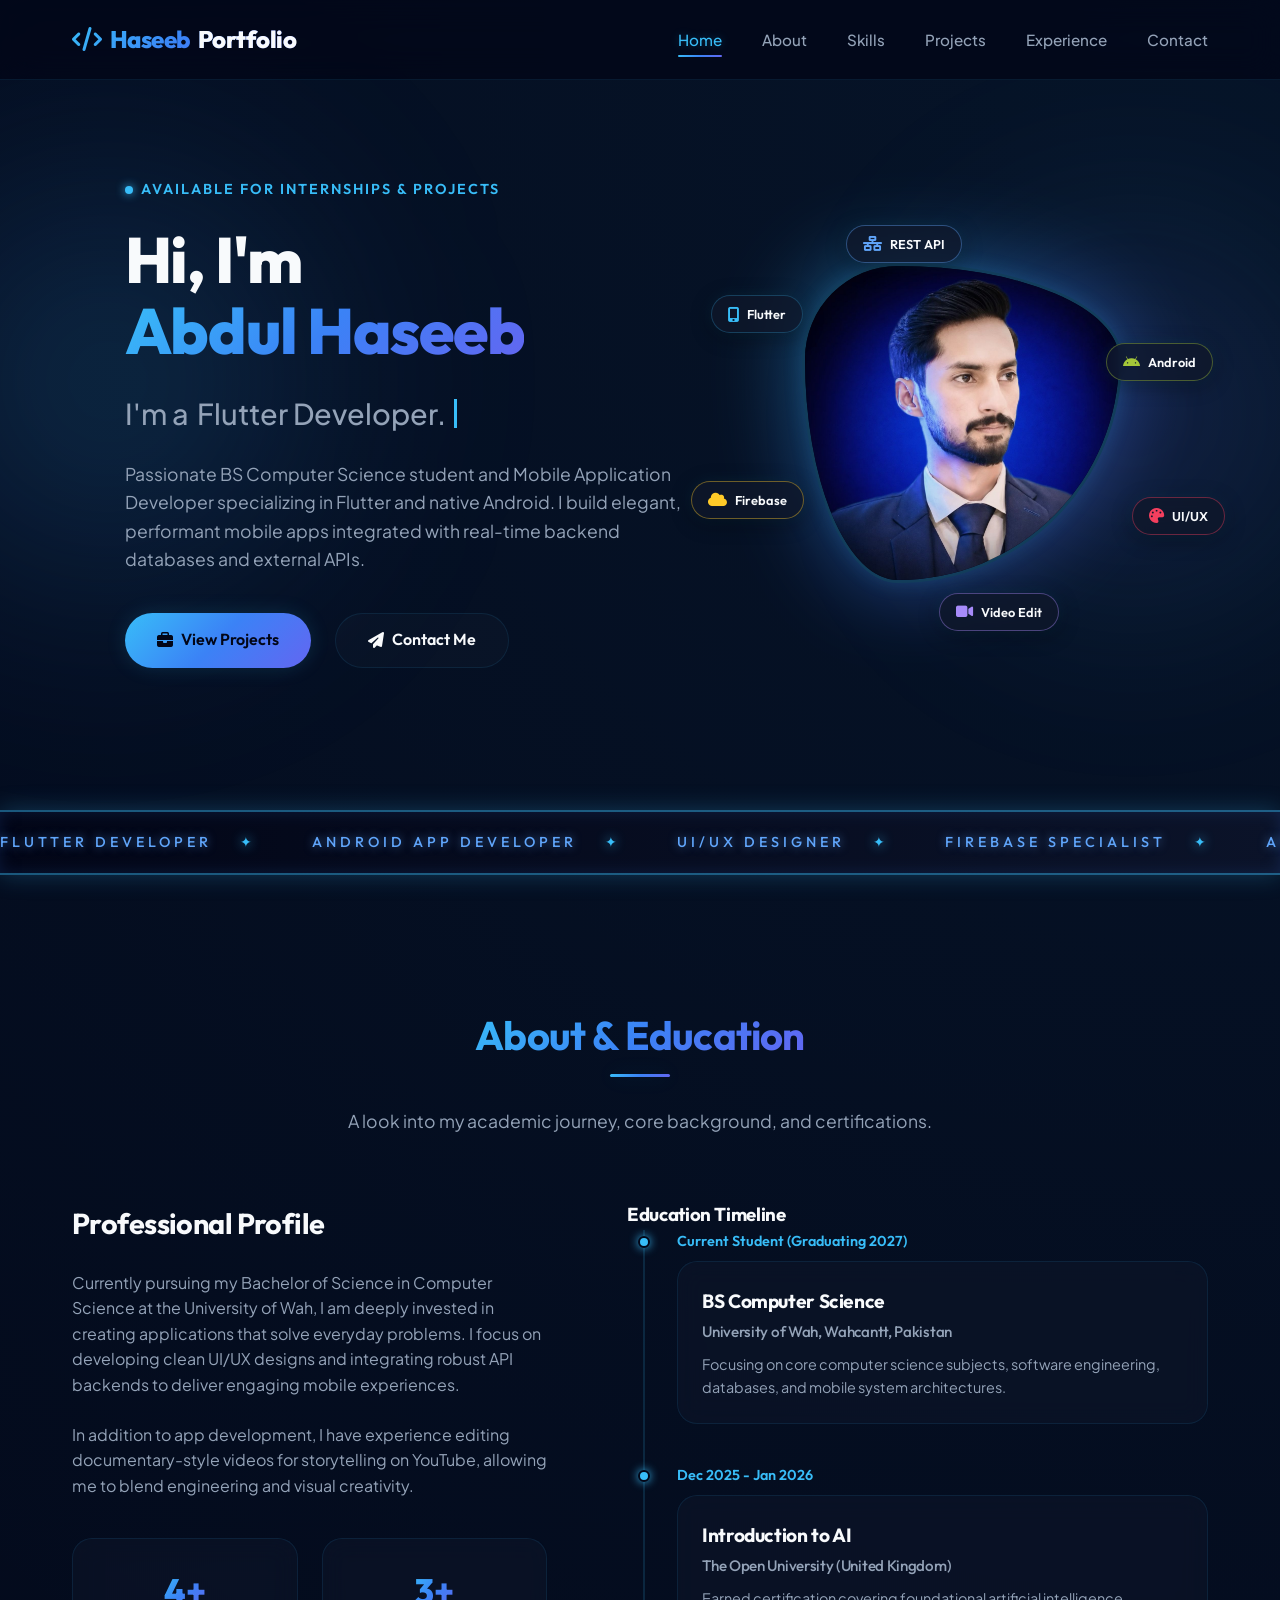
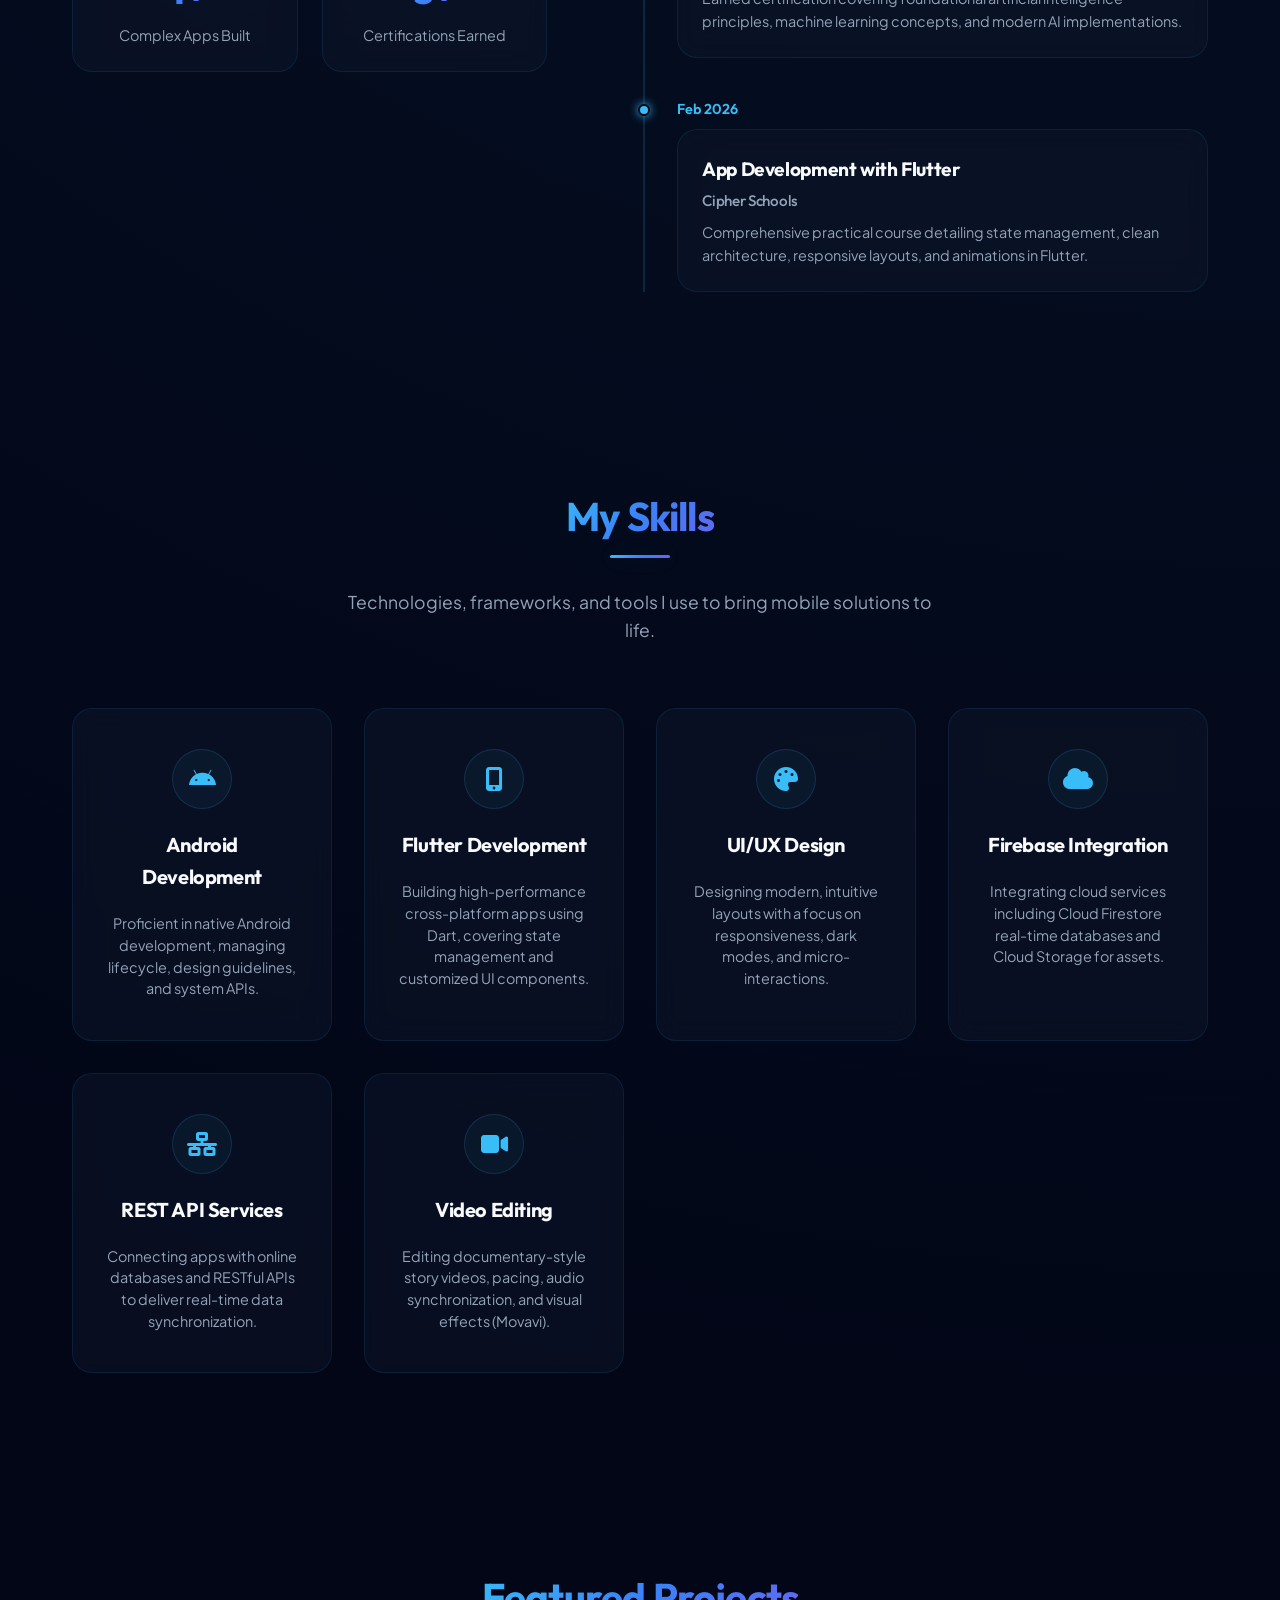
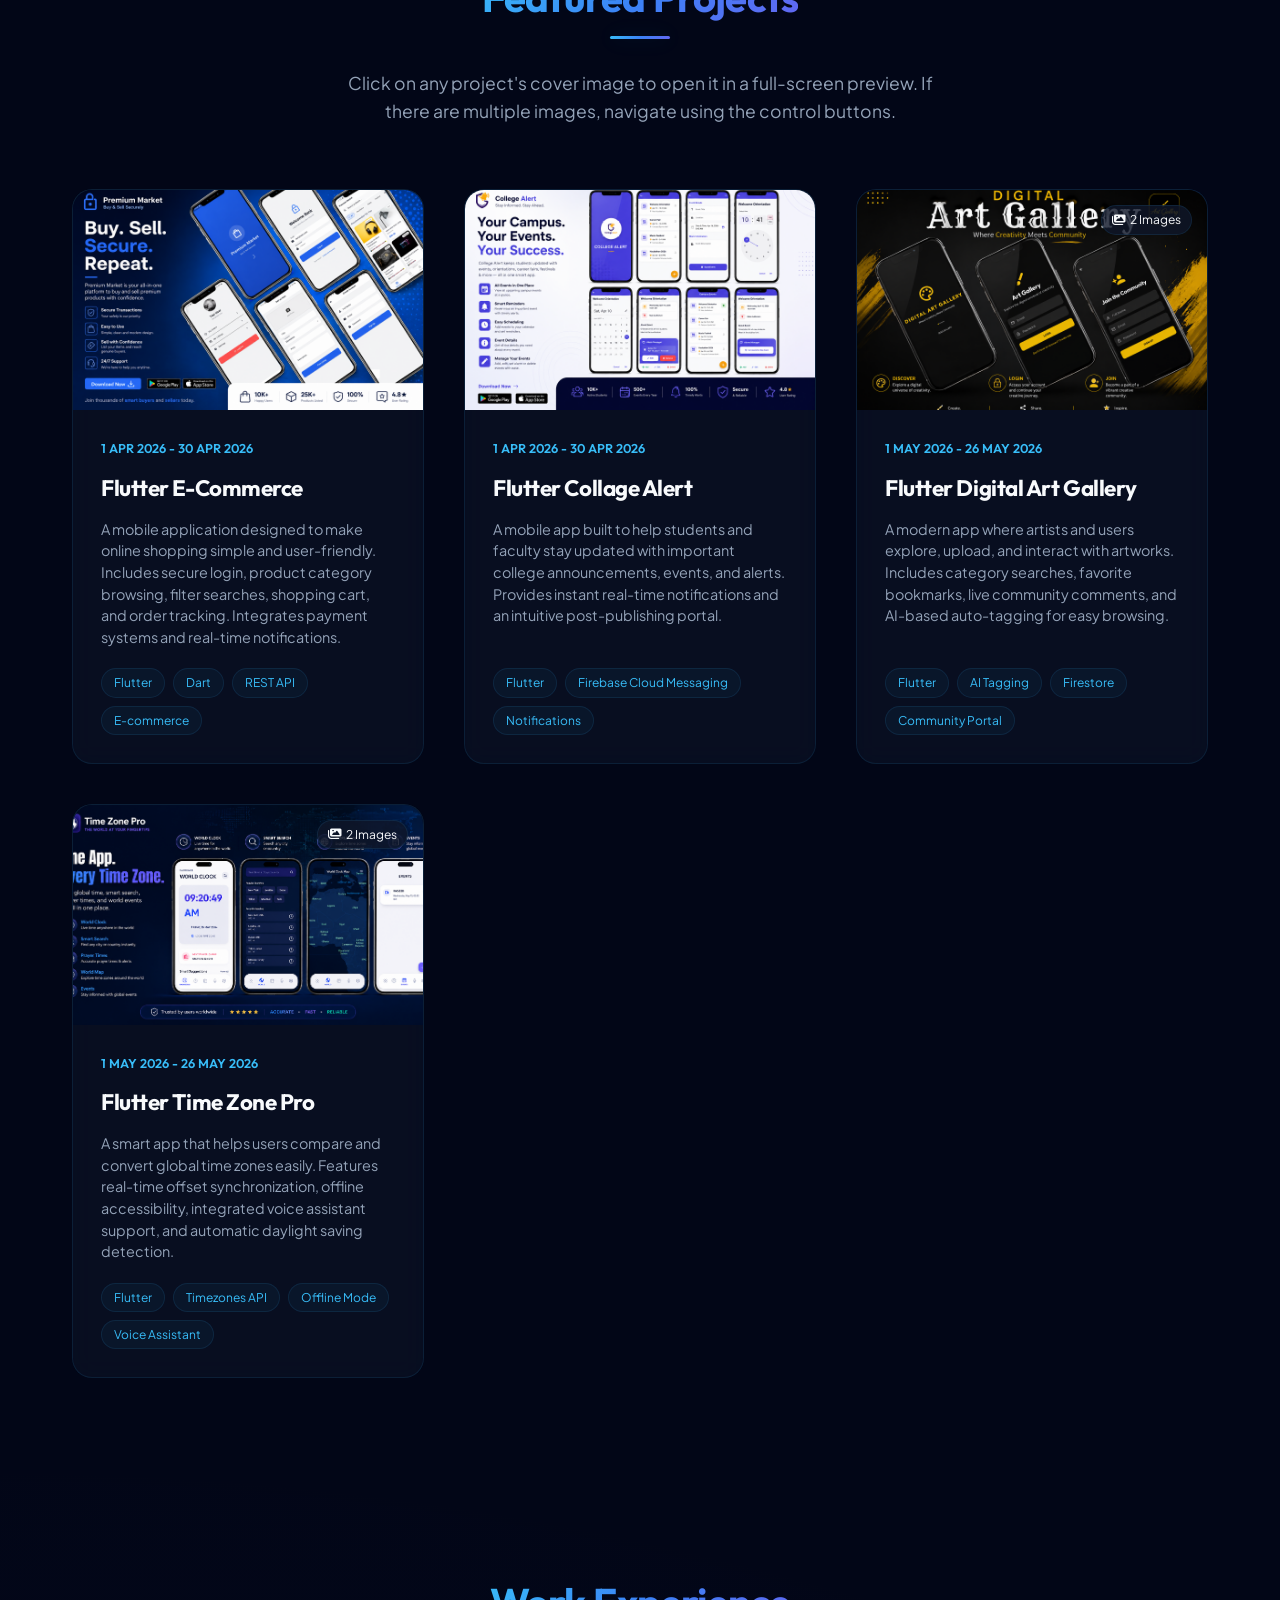
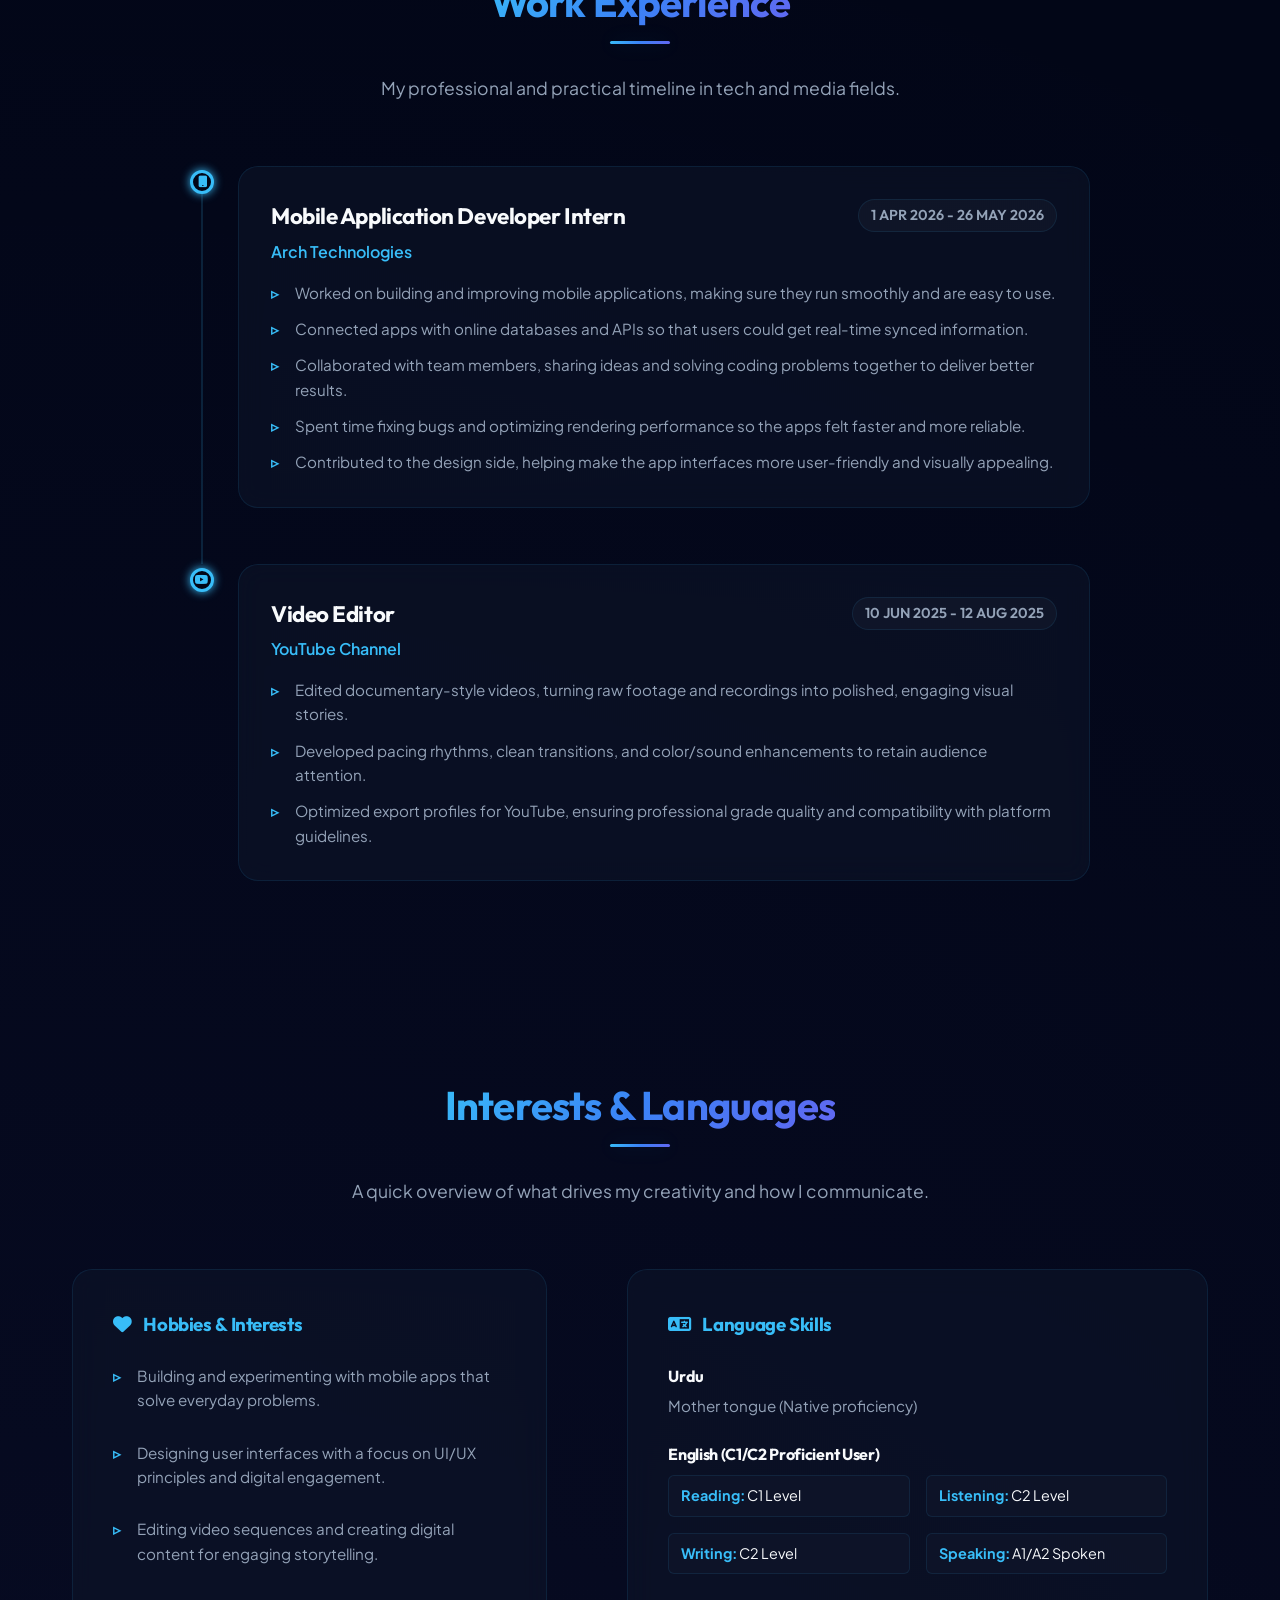
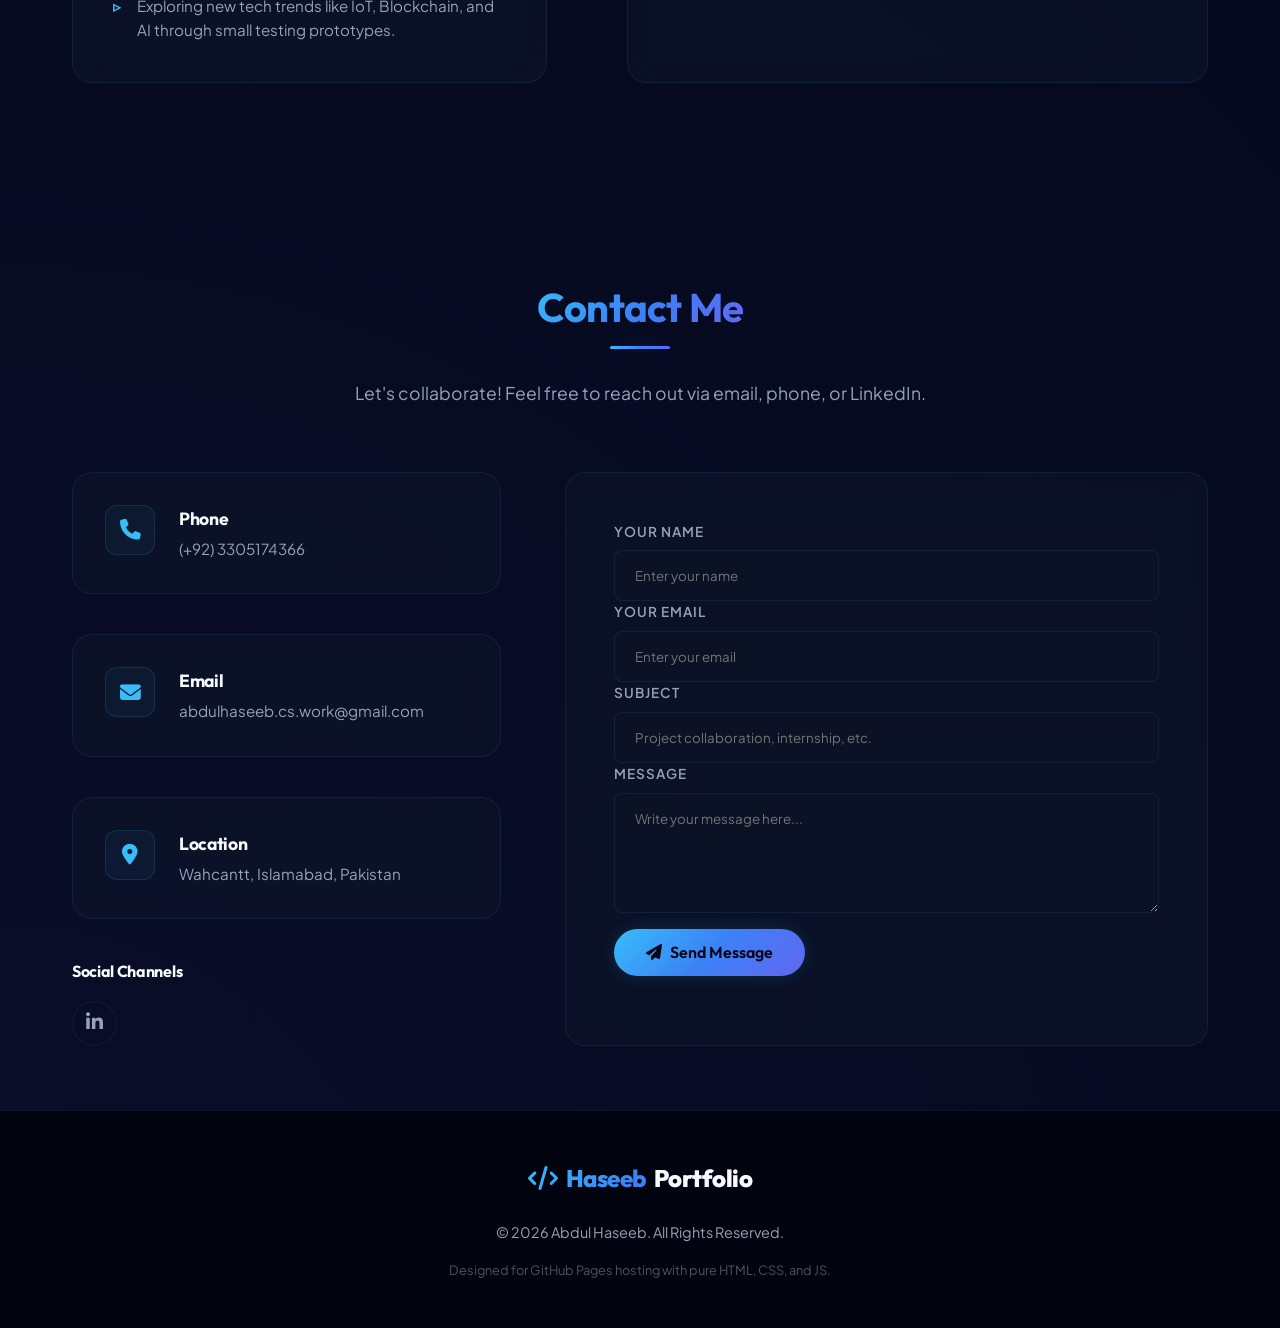
==== index.html @ ec2aec98 "Add files via upload" ====
<!DOCTYPE html>
<html lang="en">
<head>
  <meta charset="UTF-8">
  <meta name="viewport" content="width=device-width, initial-scale=1.0">
  <title>Abdul Haseeb | Mobile Application & Flutter Developer Portfolio</title>
  
  <!-- SEO Meta Tags -->
  <meta name="description" content="Portfolio of Abdul Haseeb, a professional Mobile Application and Flutter Developer with experience in Android development, UI/UX design, and API integration.">
  <meta name="keywords" content="Abdul Haseeb, Flutter, Android Developer, Mobile Apps, Portfolio, CV, Wahcantt, Pakistan, Web Developer">
  <meta name="author" content="Abdul Haseeb">
  
  <!-- Icons -->
  <link rel="stylesheet" href="https://cdnjs.cloudflare.com/ajax/libs/font-awesome/6.4.0/css/all.min.css">
  
  <!-- Link Stylesheet -->
  <link rel="stylesheet" href="style.css">
</head>
<body>

  <!-- ==========================================================================
       HEADER & NAVIGATION
       ========================================================================== -->
  <header class="header" id="header">
    <div class="container nav-container">
      <a href="#home" class="logo">
        <i class="fa-solid fa-code"></i> Haseeb<span>Portfolio</span>
      </a>
      
      <nav class="nav-menu">
        <ul class="nav-links">
          <li class="nav-item active"><a href="#home">Home</a></li>
          <li class="nav-item"><a href="#about">About</a></li>
          <li class="nav-item"><a href="#skills">Skills</a></li>
          <li class="nav-item"><a href="#projects">Projects</a></li>
          <li class="nav-item"><a href="#experience">Experience</a></li>
          <li class="nav-item"><a href="#contact">Contact</a></li>
        </ul>
      </nav>
      
      <button class="hamburger" id="hamburger" aria-label="Toggle Menu">
        <span></span>
        <span></span>
        <span></span>
      </button>
    </div>
  </header>

  <!-- ==========================================================================
       HERO SECTION
       ========================================================================== -->
  <section class="hero" id="home">
    <!-- Ambient Background Glows -->
    <div class="hero-glow-1"></div>
    <div class="hero-glow-2"></div>

    <div class="container hero-grid">
      <div class="hero-content">
        <div class="hero-tag">Available for Internships & Projects</div>
        <h1>Hi, I'm <br><span class="hero-name">Abdul Haseeb</span></h1>
        <div class="hero-title">
          I'm a <span id="typing-text"></span><span class="typing-cursor"></span>
        </div>
        <p class="hero-desc">
          Passionate BS Computer Science student and Mobile Application Developer specializing in Flutter and native Android. I build elegant, performant mobile apps integrated with real-time backend databases and external APIs.
        </p>
        <div class="hero-buttons">
          <a href="#projects" class="btn btn-primary">
            <i class="fa-solid fa-briefcase"></i> View Projects
          </a>
          <a href="#contact" class="btn btn-secondary">
            <i class="fa-solid fa-paper-plane"></i> Contact Me
          </a>
        </div>
      </div>
      
      <div class="hero-image-wrapper">
        <div class="avatar-glow"></div>
        <div class="avatar-frame">
          <img src="haseebimg.jpeg" alt="Abdul Haseeb Profile Photo">
        </div>
        
        <!-- Floating Skills Icons around DP -->
        <div class="floating-icon icon-flutter">
          <i class="fa-solid fa-mobile-screen-button" style="color: #38bdf8;"></i> <span>Flutter</span>
        </div>
        <div class="floating-icon icon-android">
          <i class="fa-brands fa-android" style="color: #a4c639;"></i> <span>Android</span>
        </div>
        <div class="floating-icon icon-firebase">
          <i class="fa-solid fa-cloud" style="color: #ffca28;"></i> <span>Firebase</span>
        </div>
        <div class="floating-icon icon-ux">
          <i class="fa-solid fa-palette" style="color: #f43f5e;"></i> <span>UI/UX</span>
        </div>
        <div class="floating-icon icon-api">
          <i class="fa-solid fa-network-wired" style="color: #60a5fa;"></i> <span>REST API</span>
        </div>
        <div class="floating-icon icon-video">
          <i class="fa-solid fa-video" style="color: #a78bfa;"></i> <span>Video Edit</span>
        </div>
      </div>
    </div>
  </section>

  <!-- ==========================================================================
       PROMOTIONAL SEAMLESS SCROLLING BANNER
       ========================================================================== -->
  <div class="promo-banner">
    <div class="promo-banner-inner">
      <div class="promo-banner-text">
        <span>Flutter Developer</span>
        <span>Android App Developer</span>
        <span>UI/UX Designer</span>
        <span>Firebase Specialist</span>
        <span>API Integrations</span>
        <span>Video Editor</span>
      </div>
      <div class="promo-banner-text">
        <span>Flutter Developer</span>
        <span>Android App Developer</span>
        <span>UI/UX Designer</span>
        <span>Firebase Specialist</span>
        <span>API Integrations</span>
        <span>Video Editor</span>
      </div>
    </div>
  </div>

  <!-- ==========================================================================
       ABOUT & EDUCATION SECTION
       ========================================================================== -->
  <section class="about" id="about">
    <div class="container">
      <div class="section-header">
        <h2>About & Education</h2>
        <p>A look into my academic journey, core background, and certifications.</p>
      </div>
      
      <div class="about-grid">
        <div class="about-info">
          <h3>Professional Profile</h3>
          <p>
            Currently pursuing my Bachelor of Science in Computer Science at the University of Wah, I am deeply invested in creating applications that solve everyday problems. I focus on developing clean UI/UX designs and integrating robust API backends to deliver engaging mobile experiences.
          </p>
          <p>
            In addition to app development, I have experience editing documentary-style videos for storytelling on YouTube, allowing me to blend engineering and visual creativity.
          </p>
          
          <div class="about-stats">
            <div class="glass-card stat-item">
              <span class="stat-num">4+</span>
              <p class="stat-label">Complex Apps Built</p>
            </div>
            <div class="glass-card stat-item">
              <span class="stat-num">3+</span>
              <p class="stat-label">Certifications Earned</p>
            </div>
          </div>
        </div>
        
        <div>
          <h3>Education Timeline</h3>
          <div class="timeline">
            <div class="timeline-item">
              <div class="timeline-dot"></div>
              <div class="timeline-date">Current Student (Graduating 2027)</div>
              <div class="glass-card timeline-card">
                <h4>BS Computer Science</h4>
                <h5>University of Wah, Wahcantt, Pakistan</h5>
                <p style="color: var(--text-muted); font-size: 0.9rem; margin-top: 0.5rem;">Focusing on core computer science subjects, software engineering, databases, and mobile system architectures.</p>
              </div>
            </div>
            
            <div class="timeline-item">
              <div class="timeline-dot"></div>
              <div class="timeline-date">Dec 2025 - Jan 2026</div>
              <div class="glass-card timeline-card">
                <h4>Introduction to AI</h4>
                <h5>The Open University (United Kingdom)</h5>
                <p style="color: var(--text-muted); font-size: 0.9rem; margin-top: 0.5rem;">Earned certification covering foundational artificial intelligence principles, machine learning concepts, and modern AI implementations.</p>
              </div>
            </div>
            
            <div class="timeline-item">
              <div class="timeline-dot"></div>
              <div class="timeline-date">Feb 2026</div>
              <div class="glass-card timeline-card">
                <h4>App Development with Flutter</h4>
                <h5>Cipher Schools</h5>
                <p style="color: var(--text-muted); font-size: 0.9rem; margin-top: 0.5rem;">Comprehensive practical course detailing state management, clean architecture, responsive layouts, and animations in Flutter.</p>
              </div>
            </div>
          </div>
        </div>
      </div>
    </div>
  </section>

  <!-- ==========================================================================
       SKILLS SECTION
       ========================================================================== -->
  <section class="skills" id="skills">
    <div class="container">
      <div class="section-header">
        <h2>My Skills</h2>
        <p>Technologies, frameworks, and tools I use to bring mobile solutions to life.</p>
      </div>
      
      <div class="skills-grid">
        <div class="glass-card skill-card">
          <div class="skill-icon">
            <i class="fa-brands fa-android"></i>
          </div>
          <h3>Android Development</h3>
          <p>Proficient in native Android development, managing lifecycle, design guidelines, and system APIs.</p>
        </div>
        
        <div class="glass-card skill-card">
          <div class="skill-icon">
            <i class="fa-solid fa-mobile-screen-button"></i>
          </div>
          <h3>Flutter Development</h3>
          <p>Building high-performance cross-platform apps using Dart, covering state management and customized UI components.</p>
        </div>
        
        <div class="glass-card skill-card">
          <div class="skill-icon">
            <i class="fa-solid fa-palette"></i>
          </div>
          <h3>UI/UX Design</h3>
          <p>Designing modern, intuitive layouts with a focus on responsiveness, dark modes, and micro-interactions.</p>
        </div>
        
        <div class="glass-card skill-card">
          <div class="skill-icon">
            <i class="fa-solid fa-cloud"></i>
          </div>
          <h3>Firebase Integration</h3>
          <p>Integrating cloud services including Cloud Firestore real-time databases and Cloud Storage for assets.</p>
        </div>
        
        <div class="glass-card skill-card">
          <div class="skill-icon">
            <i class="fa-solid fa-network-wired"></i>
          </div>
          <h3>REST API Services</h3>
          <p>Connecting apps with online databases and RESTful APIs to deliver real-time data synchronization.</p>
        </div>
        
        <div class="glass-card skill-card">
          <div class="skill-icon">
            <i class="fa-solid fa-video"></i>
          </div>
          <h3>Video Editing</h3>
          <p>Editing documentary-style story videos, pacing, audio synchronization, and visual effects (Movavi).</p>
        </div>
      </div>
    </div>
  </section>

  <!-- ==========================================================================
       PROJECTS SECTION (WITH INTERACTIVE LIGHTBOX PREVIEW)
       ========================================================================== -->
  <section class="projects" id="projects">
    <div class="container">
      <div class="section-header">
        <h2>Featured Projects</h2>
        <p>Click on any project's cover image to open it in a full-screen preview. If there are multiple images, navigate using the control buttons.</p>
      </div>
      
      <div class="projects-grid">
        <!-- Project 1: Flutter E-Commerce -->
        <div class="glass-card project-card">
          <div class="project-img-wrapper">
            <img src="e%20commerce.png" alt="Flutter E-Commerce App Interface">
            <div class="project-overlay" data-images="e%20commerce.png" data-title="Flutter E-Commerce App">
              <button class="project-zoom-btn" aria-label="Open Fullscreen Preview">
                <i class="fa-solid fa-expand"></i>
              </button>
              <span class="project-overlay-text">CLICK TO ZOOM</span>
            </div>
          </div>
          <div class="project-info">
            <span class="project-date">1 APR 2026 - 30 APR 2026</span>
            <h3>Flutter E-Commerce</h3>
            <p>A mobile application designed to make online shopping simple and user-friendly. Includes secure login, product category browsing, filter searches, shopping cart, and order tracking. Integrates payment systems and real-time notifications.</p>
            <div class="project-tags">
              <span>Flutter</span>
              <span>Dart</span>
              <span>REST API</span>
              <span>E-commerce</span>
            </div>
          </div>
        </div>

        <!-- Project 2: Flutter Collage Alert -->
        <div class="glass-card project-card">
          <div class="project-img-wrapper">
            <img src="collage%20alert.png" alt="Flutter Collage Alert Interface">
            <div class="project-overlay" data-images="collage%20alert.png" data-title="Flutter Collage Alert App">
              <button class="project-zoom-btn" aria-label="Open Fullscreen Preview">
                <i class="fa-solid fa-expand"></i>
              </button>
              <span class="project-overlay-text">CLICK TO ZOOM</span>
            </div>
          </div>
          <div class="project-info">
            <span class="project-date">1 APR 2026 - 30 APR 2026</span>
            <h3>Flutter Collage Alert</h3>
            <p>A mobile app built to help students and faculty stay updated with important college announcements, events, and alerts. Provides instant real-time notifications and an intuitive post-publishing portal.</p>
            <div class="project-tags">
              <span>Flutter</span>
              <span>Firebase Cloud Messaging</span>
              <span>Notifications</span>
            </div>
          </div>
        </div>

        <!-- Project 3: Flutter Digital Art Gallery -->
        <div class="glass-card project-card">
          <div class="project-img-wrapper">
            <div class="project-image-counter">
              <i class="fa-solid fa-images"></i> 2 Images
            </div>
            <img src="art%20gallery.png" alt="Flutter Digital Art Gallery Interface - Home Screen">
            <div class="project-overlay" data-images="art%20gallery.png,art%20gallery2.png" data-title="Flutter Digital Art Gallery App">
              <button class="project-zoom-btn" aria-label="Open Fullscreen Preview">
                <i class="fa-solid fa-expand"></i>
              </button>
              <span class="project-overlay-text">CLICK TO ZOOM (2 IMAGES)</span>
            </div>
          </div>
          <div class="project-info">
            <span class="project-date">1 MAY 2026 - 26 MAY 2026</span>
            <h3>Flutter Digital Art Gallery</h3>
            <p>A modern app where artists and users explore, upload, and interact with artworks. Includes category searches, favorite bookmarks, live community comments, and AI-based auto-tagging for easy browsing.</p>
            <div class="project-tags">
              <span>Flutter</span>
              <span>AI Tagging</span>
              <span>Firestore</span>
              <span>Community Portal</span>
            </div>
          </div>
        </div>

        <!-- Project 4: Flutter Time Zone Pro -->
        <div class="glass-card project-card">
          <div class="project-img-wrapper">
            <div class="project-image-counter">
              <i class="fa-solid fa-images"></i> 2 Images
            </div>
            <img src="time%20zone.png" alt="Flutter Time Zone Pro Interface - Converter Screen">
            <div class="project-overlay" data-images="time%20zone.png,time%20zone%202.png" data-title="Flutter Time Zone Pro App">
              <button class="project-zoom-btn" aria-label="Open Fullscreen Preview">
                <i class="fa-solid fa-expand"></i>
              </button>
              <span class="project-overlay-text">CLICK TO ZOOM (2 IMAGES)</span>
            </div>
          </div>
          <div class="project-info">
            <span class="project-date">1 MAY 2026 - 26 MAY 2026</span>
            <h3>Flutter Time Zone Pro</h3>
            <p>A smart app that helps users compare and convert global time zones easily. Features real-time offset synchronization, offline accessibility, integrated voice assistant support, and automatic daylight saving detection.</p>
            <div class="project-tags">
              <span>Flutter</span>
              <span>Timezones API</span>
              <span>Offline Mode</span>
              <span>Voice Assistant</span>
            </div>
          </div>
        </div>
      </div>
    </div>
  </section>

  <!-- ==========================================================================
       WORK EXPERIENCE SECTION
       ========================================================================== -->
  <section class="experience" id="experience">
    <div class="container">
      <div class="section-header">
        <h2>Work Experience</h2>
        <p>My professional and practical timeline in tech and media fields.</p>
      </div>
      
      <div class="experience-timeline">
        <!-- Job 1 -->
        <div class="exp-item">
          <div class="exp-dot"><i class="fa-solid fa-mobile-button" style="font-size: 0.75rem; color: var(--primary);"></i></div>
          <div class="glass-card exp-content">
            <div class="exp-header">
              <div>
                <h3>Mobile Application Developer Intern</h3>
                <div class="exp-company">Arch Technologies</div>
              </div>
              <div class="exp-date">1 APR 2026 - 26 MAY 2026</div>
            </div>
            <ul class="exp-details">
              <li>Worked on building and improving mobile applications, making sure they run smoothly and are easy to use.</li>
              <li>Connected apps with online databases and APIs so that users could get real-time synced information.</li>
              <li>Collaborated with team members, sharing ideas and solving coding problems together to deliver better results.</li>
              <li>Spent time fixing bugs and optimizing rendering performance so the apps felt faster and more reliable.</li>
              <li>Contributed to the design side, helping make the app interfaces more user-friendly and visually appealing.</li>
            </ul>
          </div>
        </div>

        <!-- Job 2 -->
        <div class="exp-item">
          <div class="exp-dot"><i class="fa-brands fa-youtube" style="font-size: 0.75rem; color: var(--primary);"></i></div>
          <div class="glass-card exp-content">
            <div class="exp-header">
              <div>
                <h3>Video Editor</h3>
                <div class="exp-company">YouTube Channel</div>
              </div>
              <div class="exp-date">10 JUN 2025 - 12 AUG 2025</div>
            </div>
            <ul class="exp-details">
              <li>Edited documentary-style videos, turning raw footage and recordings into polished, engaging visual stories.</li>
              <li>Developed pacing rhythms, clean transitions, and color/sound enhancements to retain audience attention.</li>
              <li>Optimized export profiles for YouTube, ensuring professional grade quality and compatibility with platform guidelines.</li>
            </ul>
          </div>
        </div>
      </div>
    </div>
  </section>

  <!-- ==========================================================================
       HOBBIES & ADDITIONAL DETAILS SECTION
       ========================================================================== -->
  <section class="additional-info" id="additional">
    <div class="container">
      <div class="section-header">
        <h2>Interests & Languages</h2>
        <p>A quick overview of what drives my creativity and how I communicate.</p>
      </div>
      
      <div class="about-grid">
        <div class="glass-card" style="padding: 2.5rem;">
          <h3 style="margin-bottom: 1.5rem; color: var(--primary);"><i class="fa-solid fa-heart" style="margin-right: 0.5rem;"></i> Hobbies & Interests</h3>
          <ul class="exp-details" style="display: flex; flex-direction: column; gap: 1rem;">
            <li>Building and experimenting with mobile apps that solve everyday problems.</li>
            <li>Designing user interfaces with a focus on UI/UX principles and digital engagement.</li>
            <li>Editing video sequences and creating digital content for engaging storytelling.</li>
            <li>Exploring new tech trends like IoT, Blockchain, and AI through small testing prototypes.</li>
          </ul>
        </div>
        
        <div class="glass-card" style="padding: 2.5rem;">
          <h3 style="margin-bottom: 1.5rem; color: var(--primary);"><i class="fa-solid fa-language" style="margin-right: 0.5rem;"></i> Language Skills</h3>
          <div style="display: flex; flex-direction: column; gap: 1.5rem;">
            <div>
              <h4 style="margin-bottom: 0.25rem;">Urdu</h4>
              <p style="color: var(--text-muted); font-size: 0.95rem;">Mother tongue (Native proficiency)</p>
            </div>
            
            <div>
              <h4 style="margin-bottom: 0.5rem;">English (C1/C2 Proficient User)</h4>
              <div style="display: grid; grid-template-columns: repeat(2, 1fr); gap: 1rem; font-size: 0.9rem;">
                <div style="background: rgba(255,255,255,0.02); border: 1px solid var(--border-color); padding: 8px 12px; border-radius: 6px;">
                  <strong style="color: var(--primary);">Reading:</strong> C1 Level
                </div>
                <div style="background: rgba(255,255,255,0.02); border: 1px solid var(--border-color); padding: 8px 12px; border-radius: 6px;">
                  <strong style="color: var(--primary);">Listening:</strong> C2 Level
                </div>
                <div style="background: rgba(255,255,255,0.02); border: 1px solid var(--border-color); padding: 8px 12px; border-radius: 6px;">
                  <strong style="color: var(--primary);">Writing:</strong> C2 Level
                </div>
                <div style="background: rgba(255,255,255,0.02); border: 1px solid var(--border-color); padding: 8px 12px; border-radius: 6px;">
                  <strong style="color: var(--primary);">Speaking:</strong> A1/A2 Spoken
                </div>
              </div>
            </div>
          </div>
        </div>
      </div>
    </div>
  </section>

  <!-- ==========================================================================
       CONTACT SECTION
       ========================================================================== -->
  <section class="contact" id="contact">
    <div class="container">
      <div class="section-header">
        <h2>Contact Me</h2>
        <p>Let's collaborate! Feel free to reach out via email, phone, or LinkedIn.</p>
      </div>
      
      <div class="contact-grid">
        <div class="contact-info-wrapper">
          <!-- Card Phone -->
          <div class="glass-card contact-card">
            <div class="contact-icon">
              <i class="fa-solid fa-phone"></i>
            </div>
            <div class="contact-details">
              <h4>Phone</h4>
              <p><a href="tel:+923305174366">(+92) 3305174366</a></p>
            </div>
          </div>

          <!-- Card Email -->
          <div class="glass-card contact-card">
            <div class="contact-icon">
              <i class="fa-solid fa-envelope"></i>
            </div>
            <div class="contact-details">
              <h4>Email</h4>
              <p><a href="mailto:abdulhaseeb.cs.work@gmail.com">abdulhaseeb.cs.work@gmail.com</a></p>
            </div>
          </div>

          <!-- Card Location -->
          <div class="glass-card contact-card">
            <div class="contact-icon">
              <i class="fa-solid fa-location-dot"></i>
            </div>
            <div class="contact-details">
              <h4>Location</h4>
              <p>Wahcantt, Islamabad, Pakistan</p>
            </div>
          </div>

          <!-- Socials -->
          <div>
            <h4>Social Channels</h4>
            <div class="social-links">
              <a href="https://www.linkedin.com/in/abdul-haseebworks/" target="_blank" class="social-btn" aria-label="LinkedIn Profile">
                <i class="fa-brands fa-linkedin-in"></i>
              </a>
            </div>
          </div>
        </div>

        <!-- Contact Form -->
        <div class="glass-card contact-form">
          <form id="portfolio-form" onsubmit="event.preventDefault(); alert('Message sent successfully! (Simulated contact submit)');">
            <div class="form-group">
              <label for="name">Your Name</label>
              <input type="text" id="name" class="form-control" placeholder="Enter your name" required>
            </div>
            
            <div class="form-group">
              <label for="form-email">Your Email</label>
              <input type="email" id="form-email" class="form-control" placeholder="Enter your email" required>
            </div>

            <div class="form-group">
              <label for="subject">Subject</label>
              <input type="text" id="subject" class="form-control" placeholder="Project collaboration, internship, etc." required>
            </div>

            <div class="form-group">
              <label for="message">Message</label>
              <textarea id="message" class="form-control" placeholder="Write your message here..." required></textarea>
            </div>

            <button type="submit" class="btn btn-primary" style="margin-top: 1rem; border: none; align-self: flex-start;">
              <i class="fa-solid fa-paper-plane"></i> Send Message
            </button>
          </form>
        </div>
      </div>
    </div>
  </section>

  <!-- ==========================================================================
       FOOTER
       ========================================================================== -->
  <footer class="footer">
    <div class="container footer-content">
      <div class="logo">
        <i class="fa-solid fa-code"></i> Haseeb<span>Portfolio</span>
      </div>
      <p class="footer-text">
        &copy; <span id="current-year"></span> Abdul Haseeb. All Rights Reserved.
      </p>
      <p class="footer-credits">
        Designed for GitHub Pages hosting with pure HTML, CSS, and JS.
      </p>
    </div>
  </footer>

  <!-- ==========================================================================
       FULLSCREEN LIGHTBOX MODAL
       ========================================================================== -->
  <div class="lightbox" id="lightbox" role="dialog" aria-modal="true" aria-label="Image Lightbox">
    <button class="lightbox-close" id="lightbox-close" aria-label="Close Lightbox">
      <i class="fa-solid fa-xmark"></i>
    </button>
    
    <button class="lightbox-nav lightbox-prev" id="lightbox-prev" aria-label="Previous Image">
      <i class="fa-solid fa-chevron-left"></i>
    </button>
    
    <div class="lightbox-content-wrapper">
      <img src="" alt="" class="lightbox-img" id="lightbox-img">
      <div class="lightbox-caption" id="lightbox-caption">Project Title</div>
      <div class="lightbox-counter" id="lightbox-counter">Image 1 of 2</div>
    </div>
    
    <button class="lightbox-nav lightbox-next" id="lightbox-next" aria-label="Next Image">
      <i class="fa-solid fa-chevron-right"></i>
    </button>
  </div>

  <!-- Link Javascript -->
  <script src="script.js"></script>
</body>
</html>
---- style.css ----
/* ==========================================================================
   DESIGN SYSTEM & VARIABLES
   ========================================================================== */
@import url('https://fonts.googleapis.com/css2?family=Outfit:wght@300;400;500;600;700;800&family=Plus+Jakarta+Sans:wght@300;400;500;600;700&display=swap');

:root {
  --bg-main: #020617;        /* Very dark blue/black */
  --bg-card: rgba(15, 23, 42, 0.5); /* Glassmorphic dark slate */
  --bg-card-hover: rgba(30, 41, 59, 0.6);
  --primary: #38bdf8;        /* Bright Cyan */
  --secondary: #3b82f6;      /* Bright Blue */
  --accent: #6366f1;         /* Indigo Accent */
  --text-main: #f8fafc;      /* Pure Off-White */
  --text-muted: #94a3b8;     /* Slate Muted Text */
  --border-color: rgba(56, 189, 248, 0.1);
  --border-hover: rgba(56, 189, 248, 0.3);
  --gradient-main: linear-gradient(135deg, var(--primary) 0%, var(--secondary) 50%, var(--accent) 100%);
  --gradient-bg: radial-gradient(circle at top right, rgba(56, 189, 248, 0.08), transparent 40%),
                 radial-gradient(circle at bottom left, rgba(99, 102, 241, 0.08), transparent 40%);
  
  --font-heading: 'Outfit', sans-serif;
  --font-body: 'Plus Jakarta Sans', sans-serif;
  --transition: all 0.3s cubic-bezier(0.4, 0, 0.2, 1);
  --shadow-neon: 0 0 20px rgba(56, 189, 248, 0.15);
  --shadow-neon-hover: 0 0 30px rgba(56, 189, 248, 0.35);
}

/* ==========================================================================
   BASE & RESET STYLES
   ========================================================================== */
* {
  box-sizing: border-box;
  margin: 0;
  padding: 0;
  scroll-behavior: smooth;
}

html {
  font-size: 16px;
}

body {
  background-color: var(--bg-main);
  background-image: var(--gradient-bg);
  color: var(--text-main);
  font-family: var(--font-body);
  line-height: 1.6;
  overflow-x: hidden;
  -webkit-font-smoothing: antialiased;
}

h1, h2, h3, h4, h5, h6 {
  font-family: var(--font-heading);
  font-weight: 700;
  letter-spacing: -0.02em;
}

a {
  color: inherit;
  text-decoration: none;
  transition: var(--transition);
}

img {
  max-width: 100%;
  height: auto;
  display: block;
}

li {
  list-style: none;
}

/* Custom Scrollbar */
::-webkit-scrollbar {
  width: 10px;
}
::-webkit-scrollbar-track {
  background: var(--bg-main);
}
::-webkit-scrollbar-thumb {
  background: rgba(56, 189, 248, 0.2);
  border-radius: 5px;
  border: 2px solid var(--bg-main);
}
::-webkit-scrollbar-thumb:hover {
  background: var(--primary);
}

/* ==========================================================================
   LAYOUT & CONTAINER
   ========================================================================== */
.container {
  max-width: 1200px;
  margin: 0 auto;
  padding: 0 2rem;
}

section {
  padding: 8rem 0 4rem 0;
  position: relative;
}

.section-header {
  text-align: center;
  margin-bottom: 4rem;
}

.section-header h2 {
  font-size: 2.5rem;
  margin-bottom: 1rem;
  background: var(--gradient-main);
  -webkit-background-clip: text;
  -webkit-text-fill-color: transparent;
  display: inline-block;
  position: relative;
}

.section-header h2::after {
  content: '';
  position: absolute;
  bottom: -10px;
  left: 50%;
  transform: translateX(-50%);
  width: 60px;
  height: 3px;
  background: var(--gradient-main);
  border-radius: 2px;
  box-shadow: var(--shadow-neon);
}

.section-header p {
  color: var(--text-muted);
  font-size: 1.1rem;
  max-width: 600px;
  margin: 1.5rem auto 0 auto;
}

/* Glassmorphism utility card */
.glass-card {
  background: var(--bg-card);
  backdrop-filter: blur(12px);
  -webkit-backdrop-filter: blur(12px);
  border: 1px solid var(--border-color);
  border-radius: 1.25rem;
  transition: var(--transition);
}

.glass-card:hover {
  border-color: var(--border-hover);
  box-shadow: var(--shadow-neon);
  transform: translateY(-5px);
}

/* ==========================================================================
   HEADER & NAVIGATION
   ========================================================================== */
.header {
  position: fixed;
  top: 0;
  left: 0;
  width: 100%;
  height: 80px;
  background: rgba(2, 6, 23, 0.75);
  backdrop-filter: blur(16px);
  -webkit-backdrop-filter: blur(16px);
  border-bottom: 1px solid var(--border-color);
  z-index: 100;
  display: flex;
  align-items: center;
}

.nav-container {
  display: flex;
  justify-content: space-between;
  align-items: center;
  width: 100%;
}

.logo {
  font-family: var(--font-heading);
  font-size: 1.5rem;
  font-weight: 800;
  background: var(--gradient-main);
  -webkit-background-clip: text;
  -webkit-text-fill-color: transparent;
  display: flex;
  align-items: center;
  gap: 0.5rem;
  letter-spacing: -0.5px;
}

.logo span {
  color: var(--text-main);
  -webkit-text-fill-color: var(--text-main);
}

.nav-links {
  display: flex;
  gap: 2.5rem;
}

.nav-item a {
  font-size: 0.95rem;
  font-weight: 500;
  color: var(--text-muted);
  position: relative;
  padding: 0.5rem 0;
}

.nav-item a:hover,
.nav-item.active a {
  color: var(--primary);
  text-shadow: 0 0 10px rgba(56, 189, 248, 0.3);
}

.nav-item a::after {
  content: '';
  position: absolute;
  bottom: 0;
  left: 0;
  width: 0;
  height: 2px;
  background: var(--gradient-main);
  transition: var(--transition);
  border-radius: 1px;
}

.nav-item a:hover::after,
.nav-item.active a::after {
  width: 100%;
}

/* Mobile Hamburger Menu */
.hamburger {
  display: none;
  cursor: pointer;
  background: none;
  border: none;
  outline: none;
}

.hamburger span {
  display: block;
  width: 25px;
  height: 2px;
  background-color: var(--text-main);
  margin: 5px 0;
  transition: var(--transition);
}

/* ==========================================================================
   HERO SECTION
   ========================================================================== */
.hero {
  min-height: 90vh;
  display: flex;
  align-items: center;
  padding-top: 100px;
  position: relative;
  overflow: hidden;
}

.hero-grid {
  display: grid;
  grid-template-columns: 1.2fr 0.8fr;
  gap: 4rem;
  align-items: center;
  position: relative;
  z-index: 2;
}

/* Ambient Hero Glows */
.hero-glow-1 {
  position: absolute;
  top: 10%;
  left: -15%;
  width: 600px;
  height: 600px;
  background: radial-gradient(circle, rgba(56, 189, 248, 0.22) 0%, rgba(59, 130, 246, 0.08) 45%, transparent 70%);
  filter: blur(100px);
  pointer-events: none;
  z-index: 1;
  animation: pulse-hero-glow-1 15s ease-in-out infinite alternate;
}

.hero-glow-2 {
  position: absolute;
  bottom: 15%;
  right: -10%;
  width: 550px;
  height: 550px;
  background: radial-gradient(circle, rgba(99, 102, 241, 0.18) 0%, rgba(56, 189, 248, 0.05) 50%, transparent 70%);
  filter: blur(80px);
  pointer-events: none;
  z-index: 1;
  animation: pulse-hero-glow-2 12s ease-in-out infinite alternate;
}

@keyframes pulse-hero-glow-1 {
  0% {
    transform: translate(0, 0) scale(1);
    opacity: 0.8;
  }
  100% {
    transform: translate(50px, 30px) scale(1.15);
    opacity: 1;
  }
}

@keyframes pulse-hero-glow-2 {
  0% {
    transform: translate(0, 0) scale(1.1);
    opacity: 0.9;
  }
  100% {
    transform: translate(-40px, -20px) scale(0.95);
    opacity: 0.7;
  }
}

.hero-content {
  display: flex;
  flex-direction: column;
  gap: 1.5rem;
}

.hero-tag {
  color: var(--primary);
  font-family: var(--font-heading);
  font-weight: 600;
  letter-spacing: 2px;
  text-transform: uppercase;
  font-size: 0.9rem;
  display: flex;
  align-items: center;
  gap: 0.5rem;
}

.hero-tag::before {
  content: '';
  display: inline-block;
  width: 8px;
  height: 8px;
  background: var(--primary);
  border-radius: 50%;
  box-shadow: 0 0 10px var(--primary);
}

.hero-content h1 {
  font-size: 4rem;
  line-height: 1.1;
  font-weight: 800;
}

.hero-name {
  background: var(--gradient-main);
  -webkit-background-clip: text;
  -webkit-text-fill-color: transparent;
  display: inline-block;
}

.hero-title {
  font-size: 1.8rem;
  font-weight: 500;
  color: var(--text-muted);
  display: flex;
  align-items: center;
  gap: 0.5rem;
}

.typing-cursor {
  display: inline-block;
  width: 3px;
  height: 1.8rem;
  background-color: var(--primary);
  animation: blink 0.75s step-end infinite;
}

.hero-desc {
  font-size: 1.1rem;
  color: var(--text-muted);
  max-width: 580px;
}

.hero-buttons {
  display: flex;
  gap: 1.5rem;
  margin-top: 1rem;
}

.btn {
  display: inline-flex;
  align-items: center;
  justify-content: center;
  padding: 0.85rem 2rem;
  border-radius: 50px;
  font-family: var(--font-heading);
  font-weight: 600;
  font-size: 1rem;
  cursor: pointer;
  transition: var(--transition);
  gap: 0.5rem;
}

.btn-primary {
  background: var(--gradient-main);
  color: var(--bg-main);
  box-shadow: var(--shadow-neon);
}

.btn-primary:hover {
  transform: translateY(-3px);
  box-shadow: var(--shadow-neon-hover);
  color: var(--bg-main);
}

.btn-secondary {
  border: 1px solid var(--border-color);
  background: rgba(255, 255, 255, 0.02);
  color: var(--text-main);
}

.btn-secondary:hover {
  border-color: var(--primary);
  background: rgba(56, 189, 248, 0.05);
  transform: translateY(-3px);
}

/* Avatar Frame */
.hero-image-wrapper {
  display: flex;
  justify-content: center;
  align-items: center;
  position: relative;
}

.avatar-glow {
  position: absolute;
  width: 340px;
  height: 340px;
  border-radius: 30% 70% 70% 30% / 30% 30% 70% 70%;
  background: var(--gradient-main);
  filter: blur(40px);
  opacity: 0.4;
  animation: morph-glow 8s ease-in-out infinite alternate;
  z-index: 1;
}

.avatar-frame {
  width: 320px;
  height: 320px;
  border-radius: 30% 70% 70% 30% / 30% 30% 70% 70%;
  overflow: hidden;
  border: 3px solid rgba(56, 189, 248, 0.3);
  background-color: var(--bg-main);
  z-index: 2;
  box-shadow: var(--shadow-neon);
  animation: morph-shape 8s ease-in-out infinite alternate;
}

.avatar-frame img {
  width: 100%;
  height: 100%;
  object-fit: cover;
  transition: transform 0.5s ease;
}

.avatar-frame:hover img {
  transform: scale(1.1);
}

/* Floating Skill Tags */
.floating-icon {
  position: absolute;
  background: rgba(15, 23, 42, 0.75);
  backdrop-filter: blur(8px);
  -webkit-backdrop-filter: blur(8px);
  border: 1px solid rgba(56, 189, 248, 0.25);
  padding: 8px 16px;
  border-radius: 50px;
  display: flex;
  align-items: center;
  gap: 8px;
  color: var(--text-main);
  font-family: var(--font-heading);
  font-size: 0.8rem;
  font-weight: 600;
  box-shadow: 0 4px 20px rgba(0, 0, 0, 0.4), 0 0 15px rgba(56, 189, 248, 0.1);
  z-index: 5;
  transition: var(--transition);
}

.floating-icon span {
  font-family: var(--font-heading);
}

.floating-icon i {
  font-size: 0.95rem;
}

.floating-icon:hover {
  border-color: var(--primary);
  box-shadow: 0 4px 25px rgba(0, 0, 0, 0.5), var(--shadow-neon-hover);
  transform: scale(1.08) translateY(-2px);
}

.icon-flutter {
  top: 10%;
  left: -15%;
  animation: float-y-1 4s ease-in-out infinite;
}

.icon-android {
  top: 25%;
  right: -15%;
  animation: float-y-2 4.5s ease-in-out infinite;
  border-color: rgba(164, 198, 57, 0.4);
}

.icon-firebase {
  bottom: 20%;
  left: -20%;
  animation: float-y-2 5s ease-in-out infinite;
  border-color: rgba(255, 202, 40, 0.4);
}

.icon-ux {
  bottom: 15%;
  right: -18%;
  animation: float-y-1 4.8s ease-in-out infinite;
  border-color: rgba(244, 63, 94, 0.4);
}

.icon-api {
  top: -12%;
  left: 20%;
  animation: float-x-1 5.5s ease-in-out infinite;
  border-color: rgba(96, 165, 250, 0.4);
}

.icon-video {
  bottom: -15%;
  right: 25%;
  animation: float-y-1 5.2s ease-in-out infinite;
  border-color: rgba(167, 139, 250, 0.4);
}

@keyframes float-y-1 {
  0%, 100% { transform: translateY(0); }
  50% { transform: translateY(-10px); }
}

@keyframes float-y-2 {
  0%, 100% { transform: translateY(0); }
  50% { transform: translateY(10px); }
}

@keyframes float-x-1 {
  0%, 100% { transform: translateX(0); }
  50% { transform: translateX(-10px); }
}

/* Mobile adjustments for floating icons, placed inline for hierarchy */
@media (max-width: 900px) {
  .floating-icon {
    font-size: 0.75rem;
    padding: 6px 12px;
  }
  .icon-flutter { left: -8%; }
  .icon-android { right: -8%; }
  .icon-firebase { left: -10%; }
  .icon-ux { right: -10%; }
  .icon-api { top: -8%; left: 15%; }
  .icon-video { bottom: -10%; right: 20%; }
}

@media (max-width: 480px) {
  .floating-icon span {
    display: none;
  }
  .floating-icon {
    padding: 10px;
    border-radius: 50%;
  }
  .floating-icon i {
    font-size: 1rem;
  }
  .icon-flutter { left: -5%; top: 15%; }
  .icon-android { right: -5%; top: 20%; }
  .icon-firebase { left: -5%; bottom: 25%; }
  .icon-ux { right: -5%; bottom: 20%; }
  .icon-api { top: -5%; left: 20%; }
  .icon-video { bottom: -5%; right: 25%; }
}

/* ==========================================================================
   PROMOTIONAL SEAMLESS BANNER
   ========================================================================== */
.promo-banner {
  background: linear-gradient(90deg, #020617, #0b1329);
  border-top: 2px solid rgba(56, 189, 248, 0.45);
  border-bottom: 2px solid rgba(56, 189, 248, 0.45);
  box-shadow: 0 0 25px rgba(56, 189, 248, 0.25), inset 0 0 15px rgba(59, 130, 246, 0.15);
  overflow: hidden;
  white-space: nowrap;
  padding: 1.2rem 0;
  display: flex;
  align-items: center;
  position: relative;
  z-index: 10;
}

.promo-banner-inner {
  display: flex;
  white-space: nowrap;
  animation: marquee 22s linear infinite;
}

.promo-banner-text {
  display: flex;
  align-items: center;
  gap: 3.5rem;
  padding-right: 3.5rem;
  flex-shrink: 0;
}

.promo-banner-text span {
  font-family: var(--font-heading);
  font-size: 0.9rem;
  font-weight: 500;
  text-transform: uppercase;
  letter-spacing: 4px;
  color: #60a5fa; /* Glowing light blue text */
  text-shadow: 0 0 10px rgba(96, 165, 250, 0.6);
  position: relative;
  display: flex;
  align-items: center;
  gap: 1.75rem;
}

.promo-banner-text span::after {
  content: '✦';
  color: var(--primary); /* Cyan star */
  font-size: 0.85rem;
  text-shadow: 0 0 12px var(--primary);
}

/* ==========================================================================
   ABOUT & EDUCATION SECTION
   ========================================================================== */
.about-grid {
  display: grid;
  grid-template-columns: 0.9fr 1.1fr;
  gap: 5rem;
}

.about-info {
  display: flex;
  flex-direction: column;
  gap: 1.5rem;
}

.about-info h3 {
  font-size: 1.8rem;
  color: var(--text-main);
}

.about-info p {
  color: var(--text-muted);
}

.about-stats {
  display: grid;
  grid-template-columns: repeat(2, 1fr);
  gap: 1.5rem;
  margin-top: 1rem;
}

.stat-item {
  padding: 1.5rem;
  text-align: center;
}

.stat-num {
  font-family: var(--font-heading);
  font-size: 2.2rem;
  font-weight: 800;
  color: var(--primary);
  background: var(--gradient-main);
  -webkit-background-clip: text;
  -webkit-text-fill-color: transparent;
}

.stat-label {
  font-size: 0.9rem;
  color: var(--text-muted);
  margin-top: 0.25rem;
}

/* Timeline Education */
.timeline {
  position: relative;
  border-left: 2px solid rgba(56, 189, 248, 0.15);
  padding-left: 2rem;
  margin-left: 1rem;
  display: flex;
  flex-direction: column;
  gap: 2.5rem;
}

.timeline-item {
  position: relative;
}

.timeline-dot {
  position: absolute;
  left: calc(-2rem - 7px);
  top: 6px;
  width: 12px;
  height: 12px;
  border-radius: 50%;
  background: var(--primary);
  border: 2px solid var(--bg-main);
  box-shadow: 0 0 10px var(--primary);
  transition: var(--transition);
}

.timeline-item:hover .timeline-dot {
  background: var(--accent);
  box-shadow: 0 0 15px var(--accent);
  transform: scale(1.3);
}

.timeline-date {
  font-family: var(--font-heading);
  font-size: 0.9rem;
  font-weight: 600;
  color: var(--primary);
  margin-bottom: 0.5rem;
}

.timeline-card {
  padding: 1.5rem;
}

.timeline-card h4 {
  font-size: 1.2rem;
  color: var(--text-main);
  margin-bottom: 0.25rem;
}

.timeline-card h5 {
  font-size: 0.95rem;
  color: var(--text-muted);
  font-weight: 500;
}

/* ==========================================================================
   SKILLS SECTION
   ========================================================================== */
.skills-grid {
  display: grid;
  grid-template-columns: repeat(auto-fit, minmax(250px, 1fr));
  gap: 2rem;
}

.skill-card {
  padding: 2.5rem 2rem;
  text-align: center;
  display: flex;
  flex-direction: column;
  align-items: center;
  gap: 1.25rem;
}

.skill-icon {
  width: 60px;
  height: 60px;
  border-radius: 50%;
  background: rgba(56, 189, 248, 0.05);
  border: 1px solid rgba(56, 189, 248, 0.15);
  display: flex;
  align-items: center;
  justify-content: center;
  color: var(--primary);
  font-size: 1.5rem;
  transition: var(--transition);
}

.skill-card:hover .skill-icon {
  background: var(--gradient-main);
  color: var(--bg-main);
  transform: scale(1.1) rotate(5deg);
  box-shadow: var(--shadow-neon);
}

.skill-card h3 {
  font-size: 1.25rem;
  color: var(--text-main);
}

.skill-card p {
  font-size: 0.9rem;
  color: var(--text-muted);
  line-height: 1.5;
}

/* ==========================================================================
   PROJECTS SECTION
   ========================================================================== */
.projects-grid {
  display: grid;
  grid-template-columns: repeat(auto-fit, minmax(320px, 1fr));
  gap: 2.5rem;
}

.project-card {
  overflow: hidden;
  display: flex;
  flex-direction: column;
  height: 100%;
}

.project-img-wrapper {
  position: relative;
  height: 220px;
  overflow: hidden;
  background-color: #0b1329;
}

.project-img-wrapper img {
  width: 100%;
  height: 100%;
  object-fit: cover;
  transition: transform 0.6s cubic-bezier(0.4, 0, 0.2, 1);
}

.project-overlay {
  position: absolute;
  top: 0;
  left: 0;
  width: 100%;
  height: 100%;
  background: rgba(2, 6, 23, 0.85);
  display: flex;
  flex-direction: column;
  justify-content: center;
  align-items: center;
  opacity: 0;
  transition: var(--transition);
  backdrop-filter: blur(4px);
  gap: 1rem;
}

.project-card:hover .project-img-wrapper img {
  transform: scale(1.1);
}

.project-card:hover .project-overlay {
  opacity: 1;
}

.project-zoom-btn {
  width: 50px;
  height: 50px;
  border-radius: 50%;
  background: var(--gradient-main);
  color: var(--bg-main);
  border: none;
  cursor: pointer;
  display: flex;
  align-items: center;
  justify-content: center;
  font-size: 1.2rem;
  box-shadow: var(--shadow-neon);
  transition: var(--transition);
}

.project-zoom-btn:hover {
  transform: scale(1.1);
  box-shadow: var(--shadow-neon-hover);
}

.project-overlay-text {
  font-family: var(--font-heading);
  font-size: 0.9rem;
  color: var(--primary);
  font-weight: 600;
  letter-spacing: 1px;
}

.project-info {
  padding: 1.75rem;
  display: flex;
  flex-direction: column;
  gap: 0.75rem;
  flex-grow: 1;
}

.project-date {
  font-size: 0.8rem;
  color: var(--primary);
  font-weight: 600;
  font-family: var(--font-heading);
}

.project-info h3 {
  font-size: 1.4rem;
  color: var(--text-main);
}

.project-info p {
  font-size: 0.9rem;
  color: var(--text-muted);
  line-height: 1.5;
  margin-bottom: 0.5rem;
}

.project-tags {
  display: flex;
  flex-wrap: wrap;
  gap: 0.5rem;
  margin-top: auto;
}

.project-tags span {
  font-size: 0.75rem;
  padding: 0.25rem 0.75rem;
  border-radius: 50px;
  background: rgba(56, 189, 248, 0.05);
  border: 1px solid rgba(56, 189, 248, 0.1);
  color: var(--primary);
}

/* For multi-image project cards, let's show thumbnail indicator dots */
.project-image-counter {
  position: absolute;
  top: 15px;
  right: 15px;
  background: rgba(15, 23, 42, 0.8);
  border: 1px solid var(--border-color);
  padding: 4px 10px;
  border-radius: 20px;
  font-size: 0.75rem;
  color: var(--text-main);
  z-index: 5;
  display: flex;
  align-items: center;
  gap: 4px;
}

/* ==========================================================================
   WORK EXPERIENCE TIMELINE
   ========================================================================== */
.experience-timeline {
  max-width: 900px;
  margin: 0 auto;
}

.exp-item {
  position: relative;
  padding-left: 3rem;
  padding-bottom: 3.5rem;
}

.exp-item:last-child {
  padding-bottom: 0;
}

.exp-item::before {
  content: '';
  position: absolute;
  left: 11px;
  top: 24px;
  bottom: 0;
  width: 2px;
  background: rgba(56, 189, 248, 0.15);
}

.exp-item:last-child::before {
  display: none;
}

.exp-dot {
  position: absolute;
  left: 0;
  top: 4px;
  width: 24px;
  height: 24px;
  border-radius: 50%;
  background: var(--bg-main);
  border: 3px solid var(--primary);
  box-shadow: 0 0 10px var(--primary);
  display: flex;
  align-items: center;
  justify-content: center;
  transition: var(--transition);
}

.exp-item:hover .exp-dot {
  border-color: var(--accent);
  box-shadow: 0 0 15px var(--accent);
  transform: scale(1.1);
}

.exp-content {
  padding: 2rem;
}

.exp-header {
  display: flex;
  justify-content: space-between;
  align-items: flex-start;
  flex-wrap: wrap;
  gap: 1rem;
  margin-bottom: 1rem;
}

.exp-header h3 {
  font-size: 1.4rem;
  color: var(--text-main);
}

.exp-company {
  font-size: 1rem;
  color: var(--primary);
  font-weight: 600;
  margin-top: 0.25rem;
}

.exp-date {
  font-family: var(--font-heading);
  font-size: 0.9rem;
  font-weight: 600;
  color: var(--text-muted);
  background: rgba(255, 255, 255, 0.03);
  padding: 4px 12px;
  border-radius: 20px;
  border: 1px solid var(--border-color);
}

.exp-details {
  color: var(--text-muted);
  font-size: 0.95rem;
}

.exp-details li {
  position: relative;
  padding-left: 1.5rem;
  margin-bottom: 0.75rem;
}

.exp-details li:last-child {
  margin-bottom: 0;
}

.exp-details li::before {
  content: '▹';
  position: absolute;
  left: 0;
  color: var(--primary);
  font-weight: bold;
}

/* ==========================================================================
   CONTACT SECTION
   ========================================================================== */
.contact-grid {
  display: grid;
  grid-template-columns: 0.8fr 1.2fr;
  gap: 4rem;
}

.contact-info-wrapper {
  display: flex;
  flex-direction: column;
  gap: 2.5rem;
}

.contact-card {
  padding: 2rem;
  display: flex;
  align-items: flex-start;
  gap: 1.5rem;
}

.contact-icon {
  width: 50px;
  height: 50px;
  border-radius: 12px;
  background: rgba(56, 189, 248, 0.05);
  border: 1px solid rgba(56, 189, 248, 0.15);
  display: flex;
  align-items: center;
  justify-content: center;
  color: var(--primary);
  font-size: 1.3rem;
}

.contact-details h4 {
  font-size: 1.1rem;
  margin-bottom: 0.25rem;
}

.contact-details p,
.contact-details a {
  color: var(--text-muted);
  font-size: 0.95rem;
}

.contact-details a:hover {
  color: var(--primary);
}

.social-links {
  display: flex;
  gap: 1rem;
  margin-top: 1rem;
}

.social-btn {
  width: 45px;
  height: 45px;
  border-radius: 50%;
  border: 1px solid var(--border-color);
  display: flex;
  align-items: center;
  justify-content: center;
  color: var(--text-muted);
  font-size: 1.2rem;
  transition: var(--transition);
}

.social-btn:hover {
  background: var(--gradient-main);
  color: var(--bg-main);
  border-color: transparent;
  transform: translateY(-3px);
  box-shadow: var(--shadow-neon);
}

/* Form Styles */
.contact-form {
  padding: 3rem;
  display: flex;
  flex-direction: column;
  gap: 1.5rem;
}

.form-group {
  display: flex;
  flex-direction: column;
  gap: 0.5rem;
}

.form-group label {
  font-size: 0.85rem;
  font-weight: 600;
  color: var(--text-muted);
  text-transform: uppercase;
  letter-spacing: 1px;
}

.form-control {
  background: rgba(15, 23, 42, 0.4);
  border: 1px solid var(--border-color);
  padding: 1rem 1.25rem;
  border-radius: 8px;
  color: var(--text-main);
  font-family: var(--font-body);
  outline: none;
  transition: var(--transition);
}

.form-control:focus {
  border-color: var(--primary);
  box-shadow: 0 0 10px rgba(56, 189, 248, 0.15);
  background: rgba(15, 23, 42, 0.7);
}

textarea.form-control {
  resize: vertical;
  min-height: 120px;
}

/* ==========================================================================
   FOOTER SECTION
   ========================================================================== */
.footer {
  border-top: 1px solid var(--border-color);
  padding: 3rem 0;
  background: #01040f;
  text-align: center;
}

.footer-content {
  display: flex;
  flex-direction: column;
  align-items: center;
  gap: 1.5rem;
}

.footer-text {
  color: var(--text-muted);
  font-size: 0.9rem;
}

.footer-credits {
  font-size: 0.8rem;
  color: rgba(148, 163, 184, 0.5);
  margin-top: -0.5rem;
}

/* ==========================================================================
   FULLSCREEN MODAL LIGHTBOX
   ========================================================================== */
.lightbox {
  position: fixed;
  top: 0;
  left: 0;
  width: 100%;
  height: 100%;
  background: rgba(2, 6, 23, 0.97);
  display: flex;
  align-items: center;
  justify-content: center;
  z-index: 2000;
  opacity: 0;
  pointer-events: none;
  transition: opacity 0.4s ease;
  backdrop-filter: blur(10px);
}

.lightbox.active {
  opacity: 1;
  pointer-events: auto;
}

.lightbox-content-wrapper {
  position: relative;
  display: flex;
  flex-direction: column;
  align-items: center;
  justify-content: center;
  max-width: 90%;
  max-height: 85%;
}

.lightbox-img {
  max-width: 100%;
  max-height: 75vh;
  object-fit: contain;
  border-radius: 12px;
  border: 1px solid rgba(255, 255, 255, 0.1);
  box-shadow: 0 10px 40px rgba(0, 0, 0, 0.8), var(--shadow-neon);
  transform: scale(0.9);
  transition: transform 0.4s ease;
}

.lightbox.active .lightbox-img {
  transform: scale(1);
}

.lightbox-caption {
  font-family: var(--font-heading);
  font-size: 1.1rem;
  color: var(--text-main);
  margin-top: 1.5rem;
  text-align: center;
  font-weight: 500;
}

.lightbox-counter {
  font-size: 0.85rem;
  color: var(--primary);
  margin-top: 0.5rem;
  font-weight: 600;
}

/* Controls */
.lightbox-close {
  position: absolute;
  top: -60px;
  right: 0;
  background: none;
  border: none;
  color: var(--text-main);
  font-size: 2.2rem;
  cursor: pointer;
  width: 50px;
  height: 50px;
  display: flex;
  align-items: center;
  justify-content: center;
  border-radius: 50%;
  background: rgba(255, 255, 255, 0.05);
  border: 1px solid rgba(255, 255, 255, 0.1);
  transition: var(--transition);
}

.lightbox-close:hover {
  background: var(--primary);
  color: var(--bg-main);
  transform: scale(1.1);
}

.lightbox-nav {
  position: absolute;
  top: 50%;
  transform: translateY(-50%);
  background: rgba(15, 23, 42, 0.8);
  border: 1px solid var(--border-color);
  color: var(--text-main);
  font-size: 1.8rem;
  width: 60px;
  height: 60px;
  border-radius: 50%;
  cursor: pointer;
  display: flex;
  align-items: center;
  justify-content: center;
  z-index: 2010;
  transition: var(--transition);
  user-select: none;
}

.lightbox-nav:hover {
  background: var(--primary);
  color: var(--bg-main);
  box-shadow: var(--shadow-neon);
}

.lightbox-prev {
  left: -90px;
}

.lightbox-next {
  right: -90px;
}

/* Hidden elements */
.lightbox-nav.hidden {
  display: none !important;
}

/* ==========================================================================
   KEYFRAME ANIMATIONS
   ========================================================================== */
@keyframes marquee {
  0% {
    transform: translateX(0);
  }
  100% {
    transform: translateX(-50%);
  }
}

@keyframes blink {
  from, to { background-color: transparent }
  50% { background-color: var(--primary); }
}

@keyframes morph-glow {
  0% {
    border-radius: 30% 70% 70% 30% / 30% 30% 70% 70%;
  }
  100% {
    border-radius: 50% 50% 30% 70% / 50% 60% 40% 60%;
  }
}

@keyframes morph-shape {
  0% {
    border-radius: 30% 70% 70% 30% / 30% 30% 70% 70%;
  }
  100% {
    border-radius: 50% 50% 30% 70% / 50% 60% 40% 60%;
  }
}

/* ==========================================================================
   MEDIA QUERIES (RESPONSIVENESS)
   ========================================================================== */
@media (max-width: 1024px) {
  .hero-grid {
    gap: 2rem;
  }
  .hero-content h1 {
    font-size: 3.2rem;
  }
  .lightbox-prev {
    left: -20px;
  }
  .lightbox-next {
    right: -20px;
  }
  .lightbox-nav {
    width: 45px;
    height: 45px;
    font-size: 1.3rem;
  }
}

@media (max-width: 900px) {
  .header {
    height: 70px;
  }
  
  .hamburger {
    display: block;
    z-index: 110;
  }

  .hamburger.active span:nth-child(1) {
    transform: rotate(45deg) translate(5px, 6px);
  }

  .hamburger.active span:nth-child(2) {
    opacity: 0;
  }

  .hamburger.active span:nth-child(3) {
    transform: rotate(-45deg) translate(5px, -6px);
  }

  .nav-links {
    position: fixed;
    top: 0;
    right: -100%;
    width: 280px;
    height: 100vh;
    background: rgba(2, 6, 23, 0.98);
    backdrop-filter: blur(20px);
    border-left: 1px solid var(--border-color);
    flex-direction: column;
    justify-content: center;
    align-items: center;
    gap: 2rem;
    transition: right 0.4s ease;
    z-index: 105;
  }

  .nav-links.active {
    right: 0;
  }

  .hero-grid {
    grid-template-columns: 1fr;
    text-align: center;
    gap: 3rem;
    padding-top: 2rem;
  }

  .hero-content {
    align-items: center;
  }

  .hero-desc {
    margin: 0 auto;
  }

  .hero-image-wrapper {
    order: -1;
  }

  .avatar-glow, .avatar-frame {
    width: 260px;
    height: 260px;
  }

  .about-grid {
    grid-template-columns: 1fr;
    gap: 4rem;
  }
  
  .contact-grid {
    grid-template-columns: 1fr;
    gap: 3rem;
  }
  
  .contact-form {
    padding: 2rem;
  }
}

@media (max-width: 600px) {
  section {
    padding: 6rem 0 3rem 0;
  }

  .hero-content h1 {
    font-size: 2.5rem;
  }

  .hero-title {
    font-size: 1.4rem;
  }

  .hero-buttons {
    flex-direction: column;
    width: 100%;
    gap: 1rem;
  }

  .btn {
    width: 100%;
  }

  .section-header h2 {
    font-size: 2rem;
  }

  .timeline {
    padding-left: 1.5rem;
  }

  .timeline-dot {
    left: calc(-1.5rem - 7px);
  }

  .exp-item {
    padding-left: 2rem;
  }

  .exp-content {
    padding: 1.5rem 1rem;
  }

  .exp-header {
    flex-direction: column;
    gap: 0.5rem;
  }
  
  .exp-date {
    font-size: 0.8rem;
    padding: 2px 10px;
  }
  
  .stat-item {
    padding: 1rem;
  }
  
  .stat-num {
    font-size: 1.8rem;
  }

  .lightbox-close {
    top: -50px;
    width: 40px;
    height: 40px;
    font-size: 1.5rem;
  }
}
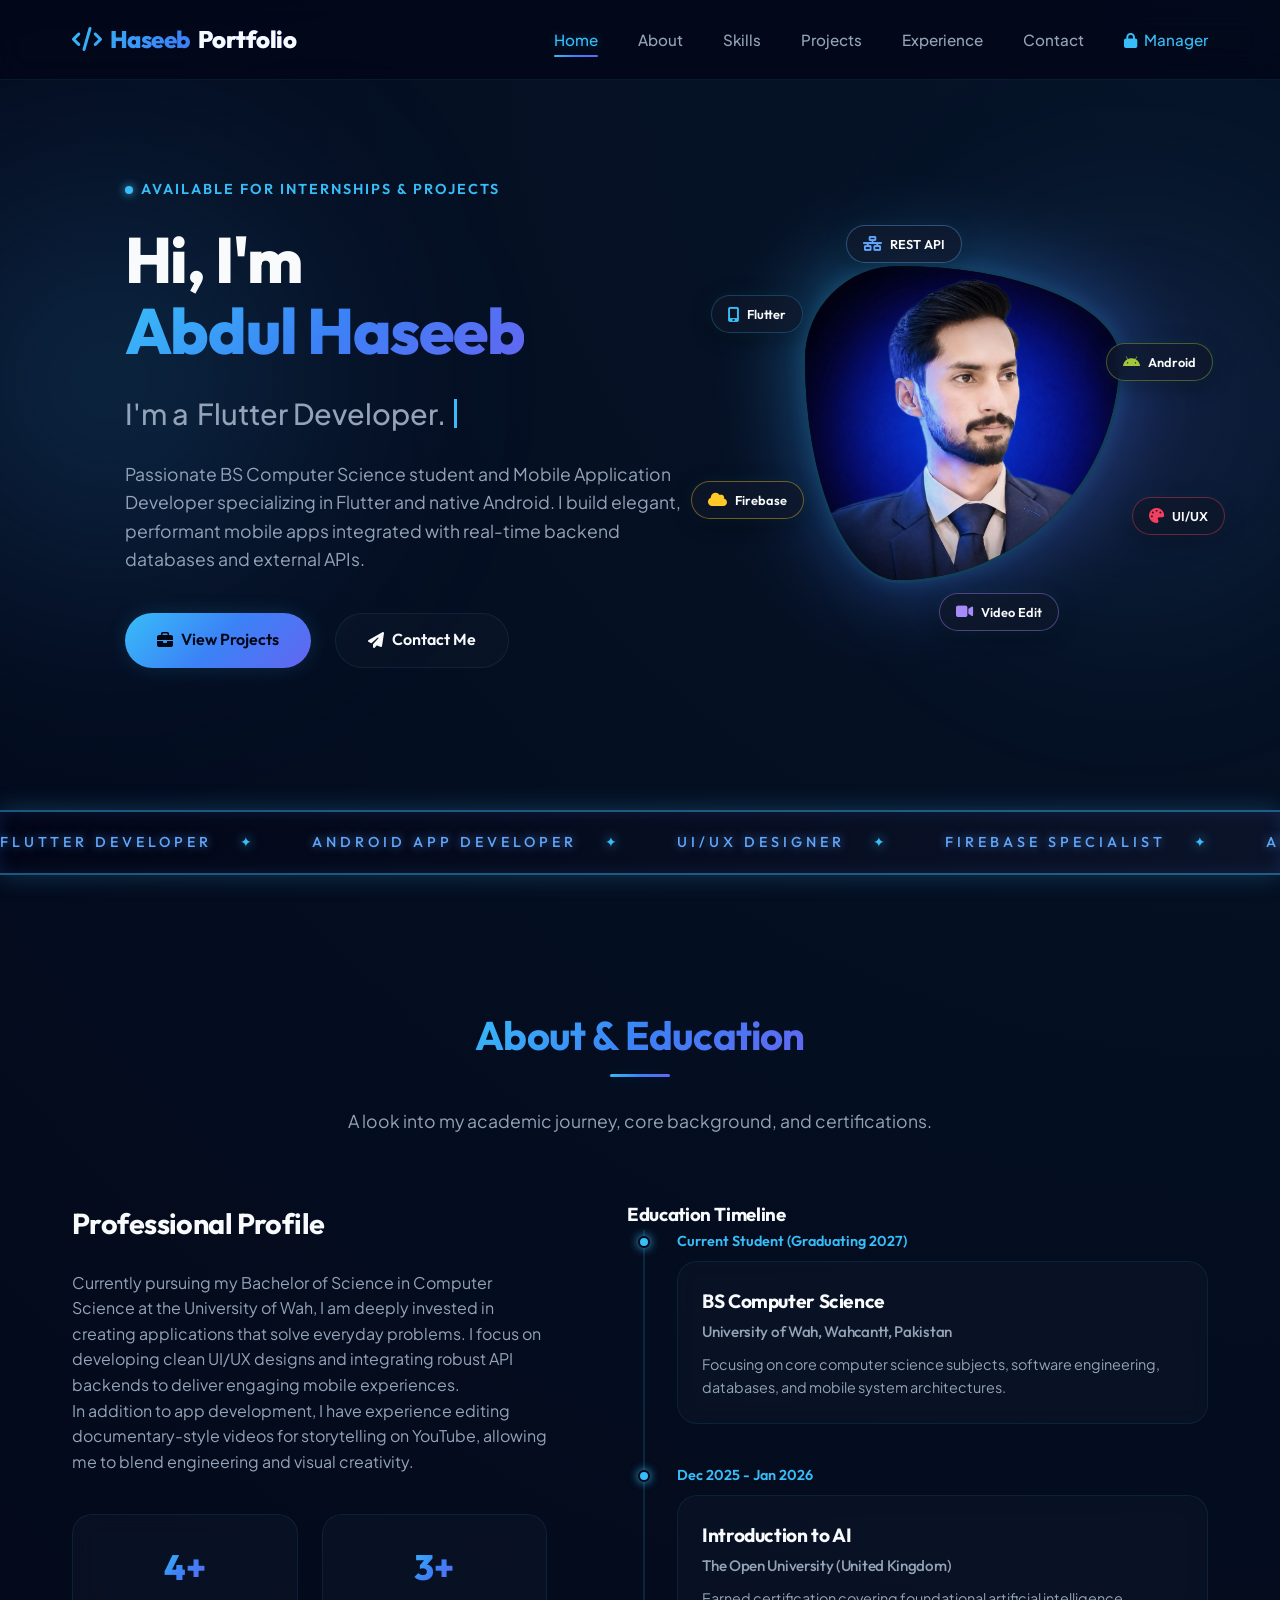
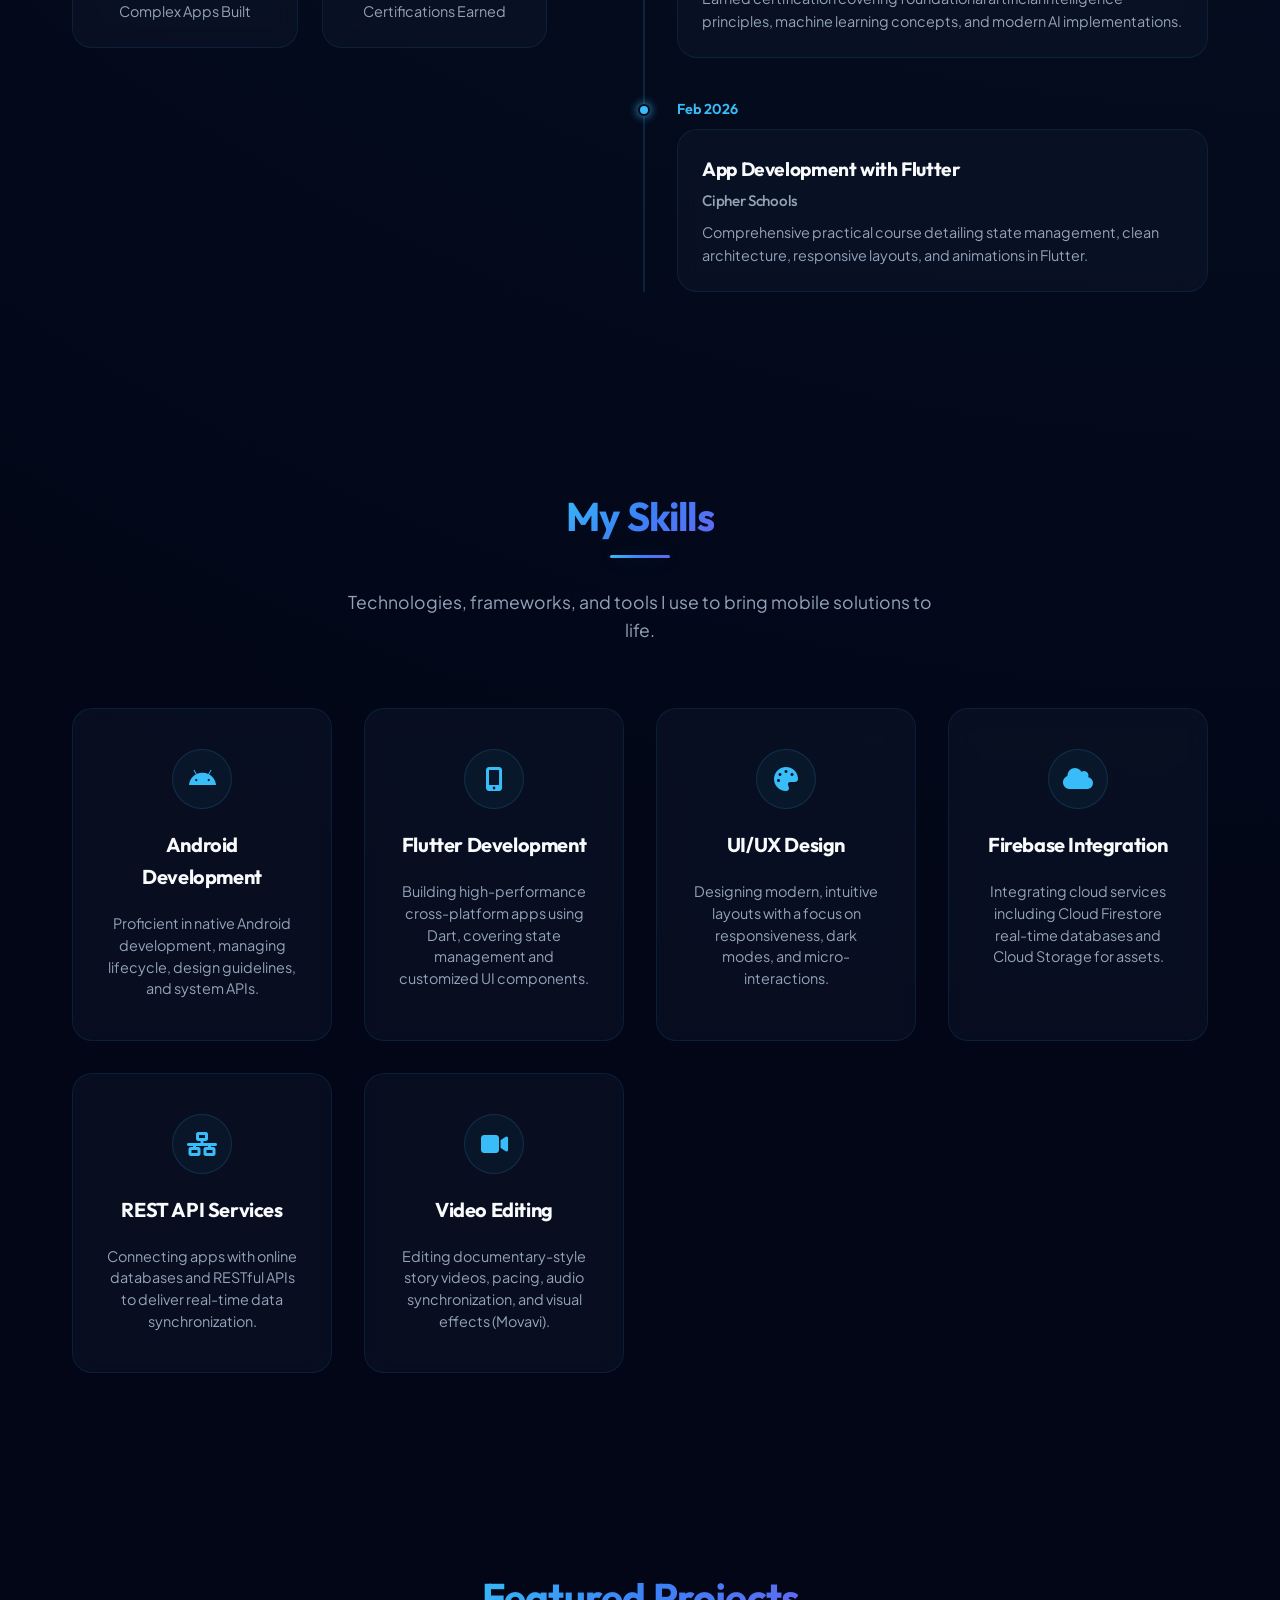
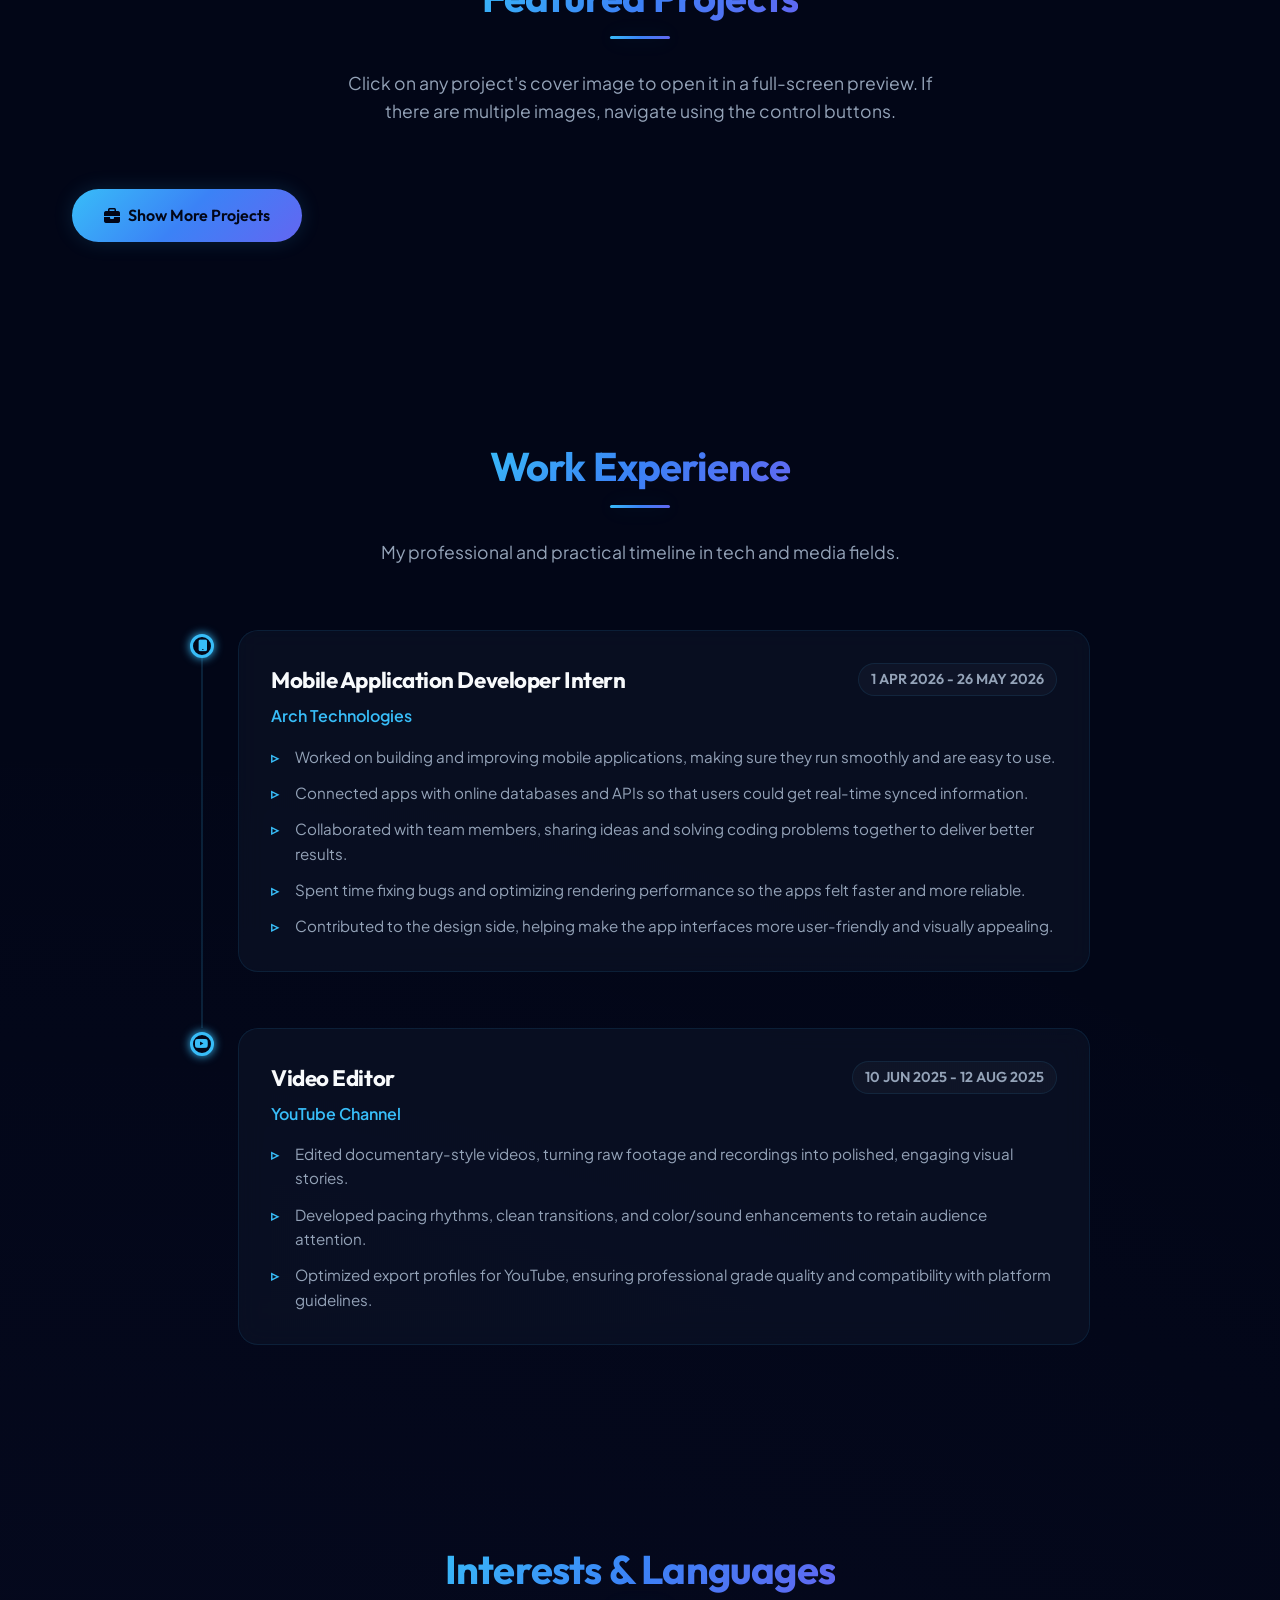
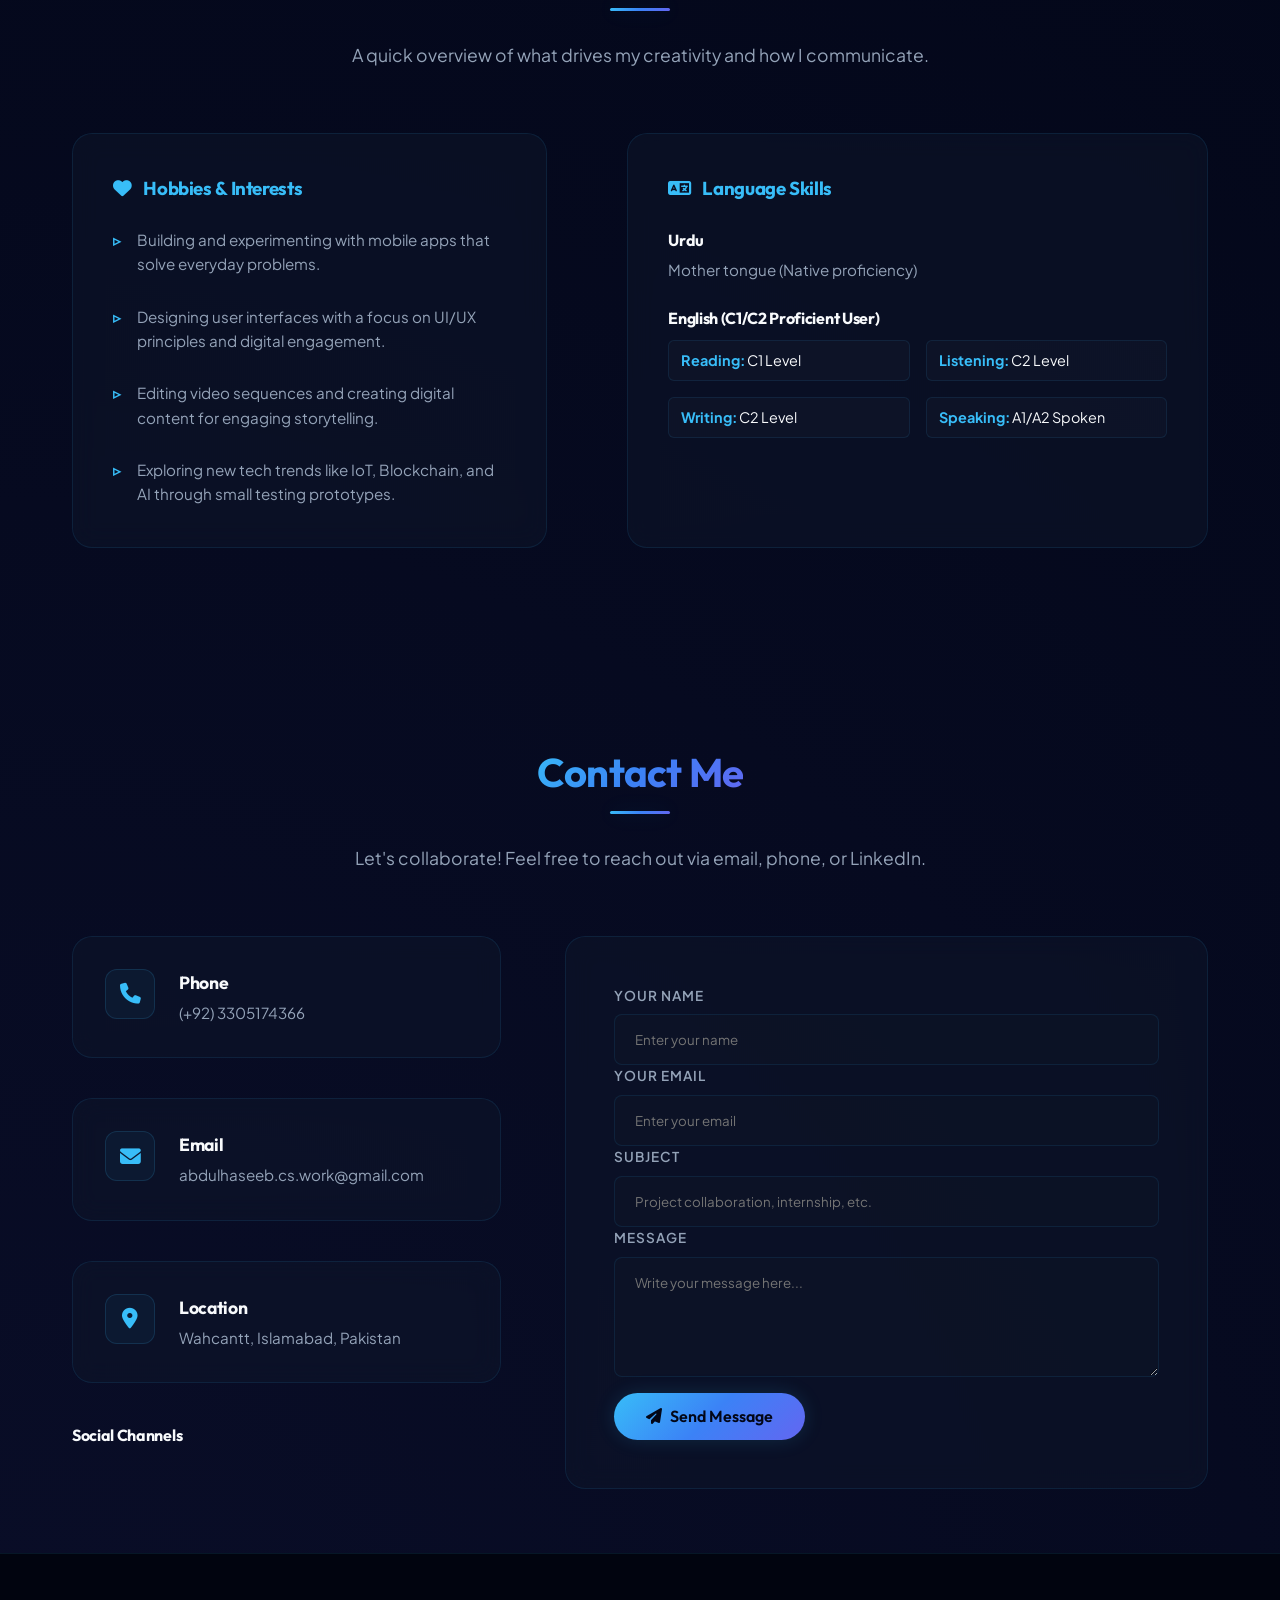
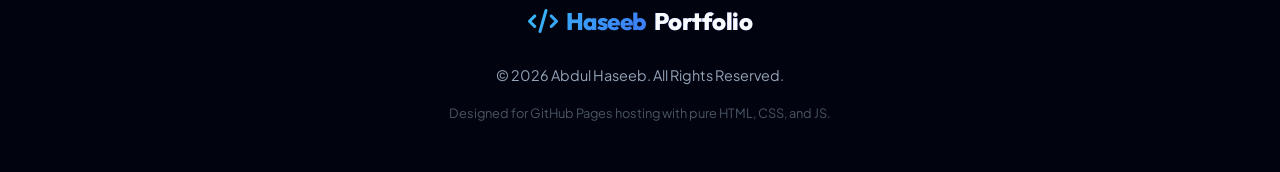
==== commit 613f809a: "Update index.html" ====
--- a/index.html
+++ b/index.html
@@ -35,6 +35,7 @@
           <li class="nav-item"><a href="#projects">Projects</a></li>
           <li class="nav-item"><a href="#experience">Experience</a></li>
           <li class="nav-item"><a href="#contact">Contact</a></li>
+          <li class="nav-item"><a href="#" id="nav-manager-link" style="color: var(--primary);"><i class="fa-solid fa-lock" style="margin-right: 0.25rem;"></i> Manager</a></li>
         </ul>
       </nav>
       
@@ -56,12 +57,12 @@
 
     <div class="container hero-grid">
       <div class="hero-content">
-        <div class="hero-tag">Available for Internships & Projects</div>
-        <h1>Hi, I'm <br><span class="hero-name">Abdul Haseeb</span></h1>
+        <div class="hero-tag" id="hero-tag-val">Available for Internships & Projects</div>
+        <h1>Hi, I'm <br><span class="hero-name" id="hero-name-val">Abdul Haseeb</span></h1>
         <div class="hero-title">
           I'm a <span id="typing-text"></span><span class="typing-cursor"></span>
         </div>
-        <p class="hero-desc">
+        <p class="hero-desc" id="hero-desc-val">
           Passionate BS Computer Science student and Mobile Application Developer specializing in Flutter and native Android. I build elegant, performant mobile apps integrated with real-time backend databases and external APIs.
         </p>
         <div class="hero-buttons">
@@ -77,7 +78,7 @@
       <div class="hero-image-wrapper">
         <div class="avatar-glow"></div>
         <div class="avatar-frame">
-          <img src="haseebimg.jpeg" alt="Abdul Haseeb Profile Photo">
+          <img id="hero-avatar-img" src="haseebimg.jpeg" alt="Abdul Haseeb Profile Photo">
         </div>
         
         <!-- Floating Skills Icons around DP -->
@@ -140,19 +141,21 @@
       <div class="about-grid">
         <div class="about-info">
           <h3>Professional Profile</h3>
-          <p>
-            Currently pursuing my Bachelor of Science in Computer Science at the University of Wah, I am deeply invested in creating applications that solve everyday problems. I focus on developing clean UI/UX designs and integrating robust API backends to deliver engaging mobile experiences.
-          </p>
-          <p>
-            In addition to app development, I have experience editing documentary-style videos for storytelling on YouTube, allowing me to blend engineering and visual creativity.
-          </p>
+          <div id="about-profile-container">
+            <p>
+              Currently pursuing my Bachelor of Science in Computer Science at the University of Wah, I am deeply invested in creating applications that solve everyday problems. I focus on developing clean UI/UX designs and integrating robust API backends to deliver engaging mobile experiences.
+            </p>
+            <p>
+              In addition to app development, I have experience editing documentary-style videos for storytelling on YouTube, allowing me to blend engineering and visual creativity.
+            </p>
+          </div>
           
-          <div class="about-stats">
-            <div class="glass-card stat-item">
+          <div class="about-stats" id="about-stats-container">
+            <div class="glass-card stat-item reveal-item">
               <span class="stat-num">4+</span>
               <p class="stat-label">Complex Apps Built</p>
             </div>
-            <div class="glass-card stat-item">
+            <div class="glass-card stat-item reveal-item">
               <span class="stat-num">3+</span>
               <p class="stat-label">Certifications Earned</p>
             </div>
@@ -161,11 +164,11 @@
         
         <div>
           <h3>Education Timeline</h3>
-          <div class="timeline">
+          <div class="timeline" id="about-timeline-container">
             <div class="timeline-item">
               <div class="timeline-dot"></div>
               <div class="timeline-date">Current Student (Graduating 2027)</div>
-              <div class="glass-card timeline-card">
+              <div class="glass-card timeline-card reveal-item">
                 <h4>BS Computer Science</h4>
                 <h5>University of Wah, Wahcantt, Pakistan</h5>
                 <p style="color: var(--text-muted); font-size: 0.9rem; margin-top: 0.5rem;">Focusing on core computer science subjects, software engineering, databases, and mobile system architectures.</p>
@@ -175,7 +178,7 @@
             <div class="timeline-item">
               <div class="timeline-dot"></div>
               <div class="timeline-date">Dec 2025 - Jan 2026</div>
-              <div class="glass-card timeline-card">
+              <div class="glass-card timeline-card reveal-item">
                 <h4>Introduction to AI</h4>
                 <h5>The Open University (United Kingdom)</h5>
                 <p style="color: var(--text-muted); font-size: 0.9rem; margin-top: 0.5rem;">Earned certification covering foundational artificial intelligence principles, machine learning concepts, and modern AI implementations.</p>
@@ -185,7 +188,7 @@
             <div class="timeline-item">
               <div class="timeline-dot"></div>
               <div class="timeline-date">Feb 2026</div>
-              <div class="glass-card timeline-card">
+              <div class="glass-card timeline-card reveal-item">
                 <h4>App Development with Flutter</h4>
                 <h5>Cipher Schools</h5>
                 <p style="color: var(--text-muted); font-size: 0.9rem; margin-top: 0.5rem;">Comprehensive practical course detailing state management, clean architecture, responsive layouts, and animations in Flutter.</p>
@@ -207,8 +210,8 @@
         <p>Technologies, frameworks, and tools I use to bring mobile solutions to life.</p>
       </div>
       
-      <div class="skills-grid">
-        <div class="glass-card skill-card">
+      <div class="skills-grid" id="skills-grid-container">
+        <div class="glass-card skill-card reveal-item">
           <div class="skill-icon">
             <i class="fa-brands fa-android"></i>
           </div>
@@ -216,7 +219,7 @@
           <p>Proficient in native Android development, managing lifecycle, design guidelines, and system APIs.</p>
         </div>
         
-        <div class="glass-card skill-card">
+        <div class="glass-card skill-card reveal-item reveal-delay-1">
           <div class="skill-icon">
             <i class="fa-solid fa-mobile-screen-button"></i>
           </div>
@@ -224,7 +227,7 @@
           <p>Building high-performance cross-platform apps using Dart, covering state management and customized UI components.</p>
         </div>
         
-        <div class="glass-card skill-card">
+        <div class="glass-card skill-card reveal-item reveal-delay-2">
           <div class="skill-icon">
             <i class="fa-solid fa-palette"></i>
           </div>
@@ -232,7 +235,7 @@
           <p>Designing modern, intuitive layouts with a focus on responsiveness, dark modes, and micro-interactions.</p>
         </div>
         
-        <div class="glass-card skill-card">
+        <div class="glass-card skill-card reveal-item">
           <div class="skill-icon">
             <i class="fa-solid fa-cloud"></i>
           </div>
@@ -240,7 +243,7 @@
           <p>Integrating cloud services including Cloud Firestore real-time databases and Cloud Storage for assets.</p>
         </div>
         
-        <div class="glass-card skill-card">
+        <div class="glass-card skill-card reveal-item reveal-delay-1">
           <div class="skill-icon">
             <i class="fa-solid fa-network-wired"></i>
           </div>
@@ -248,7 +251,7 @@
           <p>Connecting apps with online databases and RESTful APIs to deliver real-time data synchronization.</p>
         </div>
         
-        <div class="glass-card skill-card">
+        <div class="glass-card skill-card reveal-item reveal-delay-2">
           <div class="skill-icon">
             <i class="fa-solid fa-video"></i>
           </div>
@@ -269,107 +272,16 @@
         <p>Click on any project's cover image to open it in a full-screen preview. If there are multiple images, navigate using the control buttons.</p>
       </div>
       
-      <div class="projects-grid">
-        <!-- Project 1: Flutter E-Commerce -->
-        <div class="glass-card project-card">
-          <div class="project-img-wrapper">
-            <img src="e%20commerce.png" alt="Flutter E-Commerce App Interface">
-            <div class="project-overlay" data-images="e%20commerce.png" data-title="Flutter E-Commerce App">
-              <button class="project-zoom-btn" aria-label="Open Fullscreen Preview">
-                <i class="fa-solid fa-expand"></i>
-              </button>
-              <span class="project-overlay-text">CLICK TO ZOOM</span>
-            </div>
-          </div>
-          <div class="project-info">
-            <span class="project-date">1 APR 2026 - 30 APR 2026</span>
-            <h3>Flutter E-Commerce</h3>
-            <p>A mobile application designed to make online shopping simple and user-friendly. Includes secure login, product category browsing, filter searches, shopping cart, and order tracking. Integrates payment systems and real-time notifications.</p>
-            <div class="project-tags">
-              <span>Flutter</span>
-              <span>Dart</span>
-              <span>REST API</span>
-              <span>E-commerce</span>
-            </div>
-          </div>
-        </div>
-
-        <!-- Project 2: Flutter Collage Alert -->
-        <div class="glass-card project-card">
-          <div class="project-img-wrapper">
-            <img src="collage%20alert.png" alt="Flutter Collage Alert Interface">
-            <div class="project-overlay" data-images="collage%20alert.png" data-title="Flutter Collage Alert App">
-              <button class="project-zoom-btn" aria-label="Open Fullscreen Preview">
-                <i class="fa-solid fa-expand"></i>
-              </button>
-              <span class="project-overlay-text">CLICK TO ZOOM</span>
-            </div>
-          </div>
-          <div class="project-info">
-            <span class="project-date">1 APR 2026 - 30 APR 2026</span>
-            <h3>Flutter Collage Alert</h3>
-            <p>A mobile app built to help students and faculty stay updated with important college announcements, events, and alerts. Provides instant real-time notifications and an intuitive post-publishing portal.</p>
-            <div class="project-tags">
-              <span>Flutter</span>
-              <span>Firebase Cloud Messaging</span>
-              <span>Notifications</span>
-            </div>
-          </div>
-        </div>
-
-        <!-- Project 3: Flutter Digital Art Gallery -->
-        <div class="glass-card project-card">
-          <div class="project-img-wrapper">
-            <div class="project-image-counter">
-              <i class="fa-solid fa-images"></i> 2 Images
-            </div>
-            <img src="art%20gallery.png" alt="Flutter Digital Art Gallery Interface - Home Screen">
-            <div class="project-overlay" data-images="art%20gallery.png,art%20gallery2.png" data-title="Flutter Digital Art Gallery App">
-              <button class="project-zoom-btn" aria-label="Open Fullscreen Preview">
-                <i class="fa-solid fa-expand"></i>
-              </button>
-              <span class="project-overlay-text">CLICK TO ZOOM (2 IMAGES)</span>
-            </div>
-          </div>
-          <div class="project-info">
-            <span class="project-date">1 MAY 2026 - 26 MAY 2026</span>
-            <h3>Flutter Digital Art Gallery</h3>
-            <p>A modern app where artists and users explore, upload, and interact with artworks. Includes category searches, favorite bookmarks, live community comments, and AI-based auto-tagging for easy browsing.</p>
-            <div class="project-tags">
-              <span>Flutter</span>
-              <span>AI Tagging</span>
-              <span>Firestore</span>
-              <span>Community Portal</span>
-            </div>
-          </div>
-        </div>
-
-        <!-- Project 4: Flutter Time Zone Pro -->
-        <div class="glass-card project-card">
-          <div class="project-img-wrapper">
-            <div class="project-image-counter">
-              <i class="fa-solid fa-images"></i> 2 Images
-            </div>
-            <img src="time%20zone.png" alt="Flutter Time Zone Pro Interface - Converter Screen">
-            <div class="project-overlay" data-images="time%20zone.png,time%20zone%202.png" data-title="Flutter Time Zone Pro App">
-              <button class="project-zoom-btn" aria-label="Open Fullscreen Preview">
-                <i class="fa-solid fa-expand"></i>
-              </button>
-              <span class="project-overlay-text">CLICK TO ZOOM (2 IMAGES)</span>
-            </div>
-          </div>
-          <div class="project-info">
-            <span class="project-date">1 MAY 2026 - 26 MAY 2026</span>
-            <h3>Flutter Time Zone Pro</h3>
-            <p>A smart app that helps users compare and convert global time zones easily. Features real-time offset synchronization, offline accessibility, integrated voice assistant support, and automatic daylight saving detection.</p>
-            <div class="project-tags">
-              <span>Flutter</span>
-              <span>Timezones API</span>
-              <span>Offline Mode</span>
-              <span>Voice Assistant</span>
-            </div>
-          </div>
-        </div>
+      <!-- Dynamic Projects Grid (first 3 rendered by JS) -->
+      <div class="projects-grid" id="home-projects-grid">
+        <!-- Rendered Dynamically via JS -->
+      </div>
+      
+      <!-- Show More Projects Button -->
+      <div class="projects-more-container">
+        <a href="projects.html" class="btn btn-primary">
+          <i class="fa-solid fa-briefcase"></i> Show More Projects
+        </a>
       </div>
     </div>
   </section>
@@ -384,11 +296,11 @@
         <p>My professional and practical timeline in tech and media fields.</p>
       </div>
       
-      <div class="experience-timeline">
+      <div class="experience-timeline" id="experience-timeline-container">
         <!-- Job 1 -->
         <div class="exp-item">
           <div class="exp-dot"><i class="fa-solid fa-mobile-button" style="font-size: 0.75rem; color: var(--primary);"></i></div>
-          <div class="glass-card exp-content">
+          <div class="glass-card exp-content reveal-item">
             <div class="exp-header">
               <div>
                 <h3>Mobile Application Developer Intern</h3>
@@ -409,7 +321,7 @@
         <!-- Job 2 -->
         <div class="exp-item">
           <div class="exp-dot"><i class="fa-brands fa-youtube" style="font-size: 0.75rem; color: var(--primary);"></i></div>
-          <div class="glass-card exp-content">
+          <div class="glass-card exp-content reveal-item reveal-delay-1">
             <div class="exp-header">
               <div>
                 <h3>Video Editor</h3>
@@ -439,9 +351,9 @@
       </div>
       
       <div class="about-grid">
-        <div class="glass-card" style="padding: 2.5rem;">
+        <div class="glass-card reveal-item" style="padding: 2.5rem;">
           <h3 style="margin-bottom: 1.5rem; color: var(--primary);"><i class="fa-solid fa-heart" style="margin-right: 0.5rem;"></i> Hobbies & Interests</h3>
-          <ul class="exp-details" style="display: flex; flex-direction: column; gap: 1rem;">
+          <ul class="exp-details" id="hobbies-container" style="display: flex; flex-direction: column; gap: 1rem;">
             <li>Building and experimenting with mobile apps that solve everyday problems.</li>
             <li>Designing user interfaces with a focus on UI/UX principles and digital engagement.</li>
             <li>Editing video sequences and creating digital content for engaging storytelling.</li>
@@ -449,9 +361,9 @@
           </ul>
         </div>
         
-        <div class="glass-card" style="padding: 2.5rem;">
+        <div class="glass-card reveal-item reveal-delay-1" style="padding: 2.5rem;">
           <h3 style="margin-bottom: 1.5rem; color: var(--primary);"><i class="fa-solid fa-language" style="margin-right: 0.5rem;"></i> Language Skills</h3>
-          <div style="display: flex; flex-direction: column; gap: 1.5rem;">
+          <div style="display: flex; flex-direction: column; gap: 1.5rem;" id="languages-container">
             <div>
               <h4 style="margin-bottom: 0.25rem;">Urdu</h4>
               <p style="color: var(--text-muted); font-size: 0.95rem;">Mother tongue (Native proficiency)</p>
@@ -493,51 +405,49 @@
       <div class="contact-grid">
         <div class="contact-info-wrapper">
           <!-- Card Phone -->
-          <div class="glass-card contact-card">
+          <div class="glass-card contact-card reveal-item">
             <div class="contact-icon">
               <i class="fa-solid fa-phone"></i>
             </div>
             <div class="contact-details">
               <h4>Phone</h4>
-              <p><a href="tel:+923305174366">(+92) 3305174366</a></p>
+              <p><a href="tel:+923305174366" id="contact-phone-val">(+92) 3305174366</a></p>
             </div>
           </div>
 
           <!-- Card Email -->
-          <div class="glass-card contact-card">
+          <div class="glass-card contact-card reveal-item reveal-delay-1">
             <div class="contact-icon">
               <i class="fa-solid fa-envelope"></i>
             </div>
             <div class="contact-details">
               <h4>Email</h4>
-              <p><a href="mailto:abdulhaseeb.cs.work@gmail.com">abdulhaseeb.cs.work@gmail.com</a></p>
+              <p><a href="mailto:abdulhaseeb.cs.work@gmail.com" id="contact-email-val">abdulhaseeb.cs.work@gmail.com</a></p>
             </div>
           </div>
 
           <!-- Card Location -->
-          <div class="glass-card contact-card">
+          <div class="glass-card contact-card reveal-item reveal-delay-2">
             <div class="contact-icon">
               <i class="fa-solid fa-location-dot"></i>
             </div>
             <div class="contact-details">
               <h4>Location</h4>
-              <p>Wahcantt, Islamabad, Pakistan</p>
+              <p id="contact-location-val">Wahcantt, Islamabad, Pakistan</p>
             </div>
           </div>
 
           <!-- Socials -->
           <div>
             <h4>Social Channels</h4>
-            <div class="social-links">
-              <a href="https://www.linkedin.com/in/abdul-haseebworks/" target="_blank" class="social-btn" aria-label="LinkedIn Profile">
-                <i class="fa-brands fa-linkedin-in"></i>
-              </a>
+            <div class="social-links" id="social-links-container">
+              <!-- Rendered Dynamically via JS -->
             </div>
           </div>
         </div>
 
         <!-- Contact Form -->
-        <div class="glass-card contact-form">
+        <div class="glass-card contact-form reveal-item reveal-delay-1">
           <form id="portfolio-form" onsubmit="event.preventDefault(); alert('Message sent successfully! (Simulated contact submit)');">
             <div class="form-group">
               <label for="name">Your Name</label>
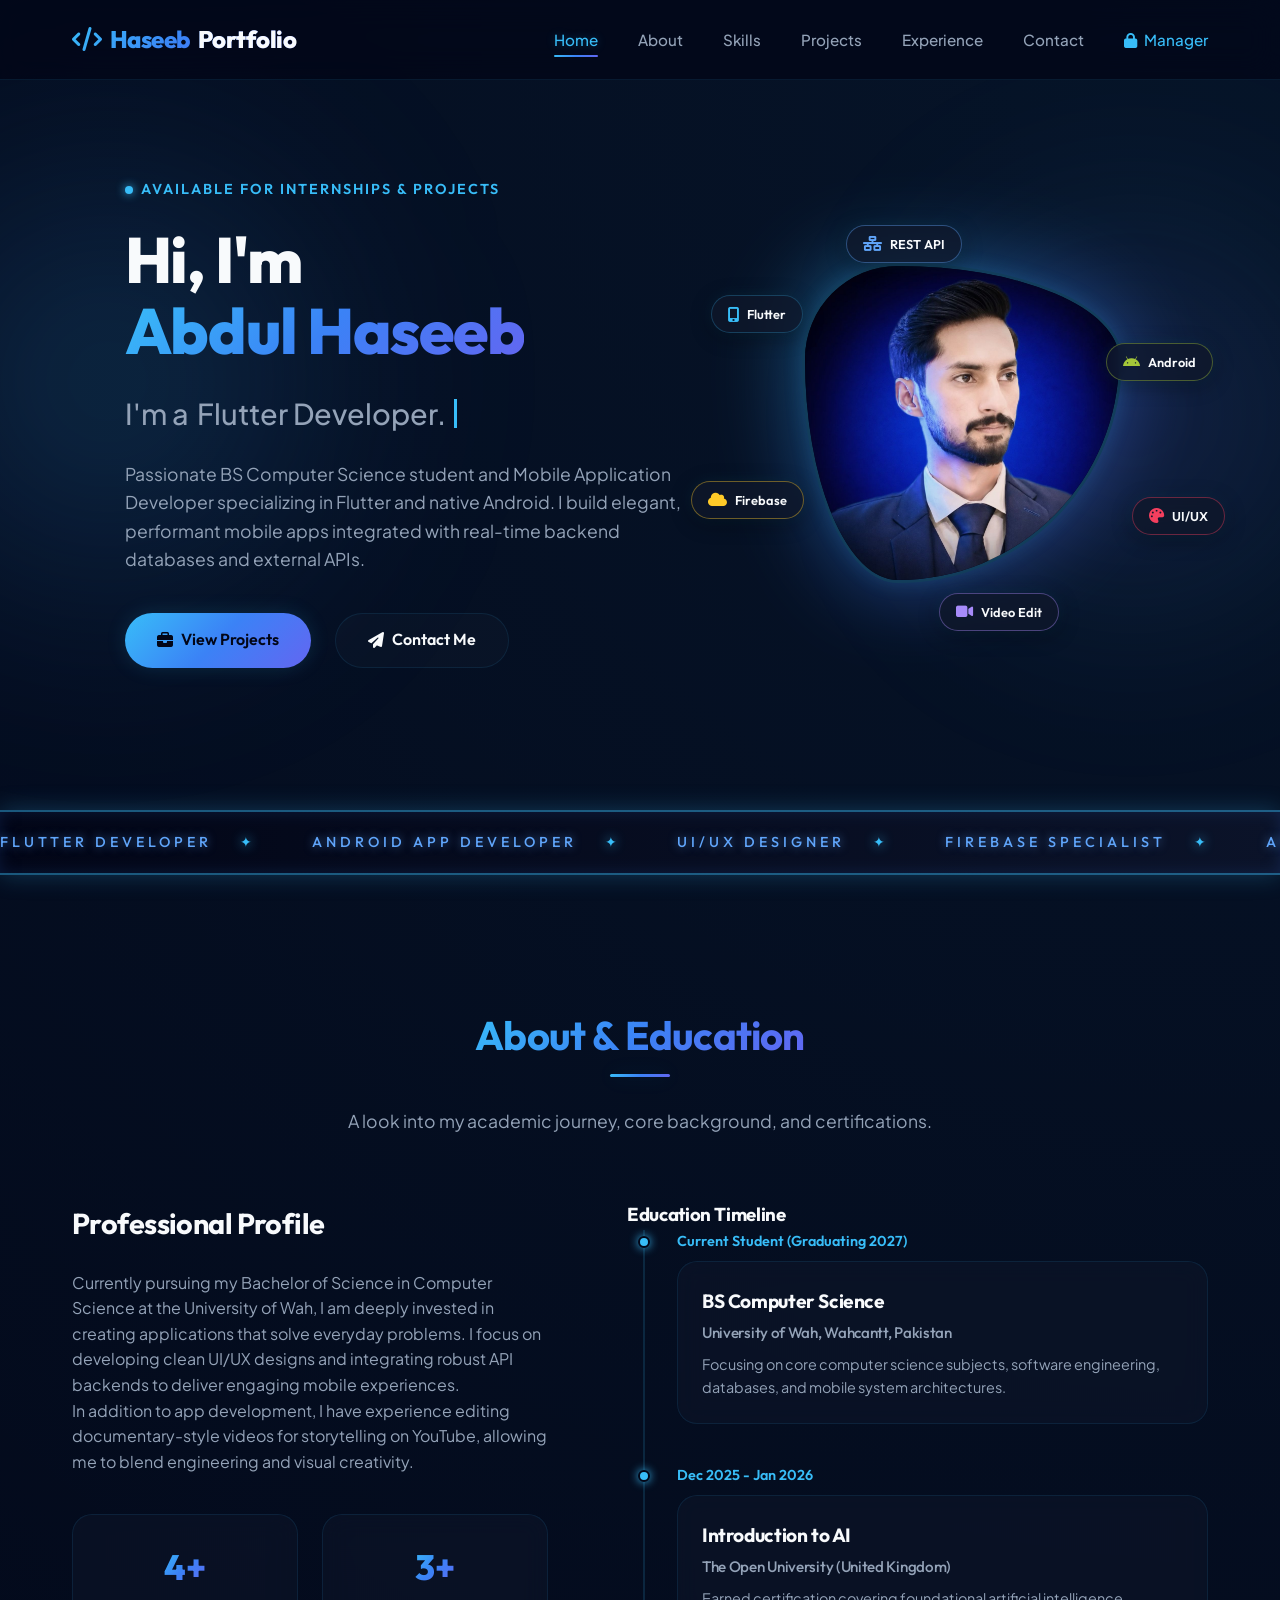
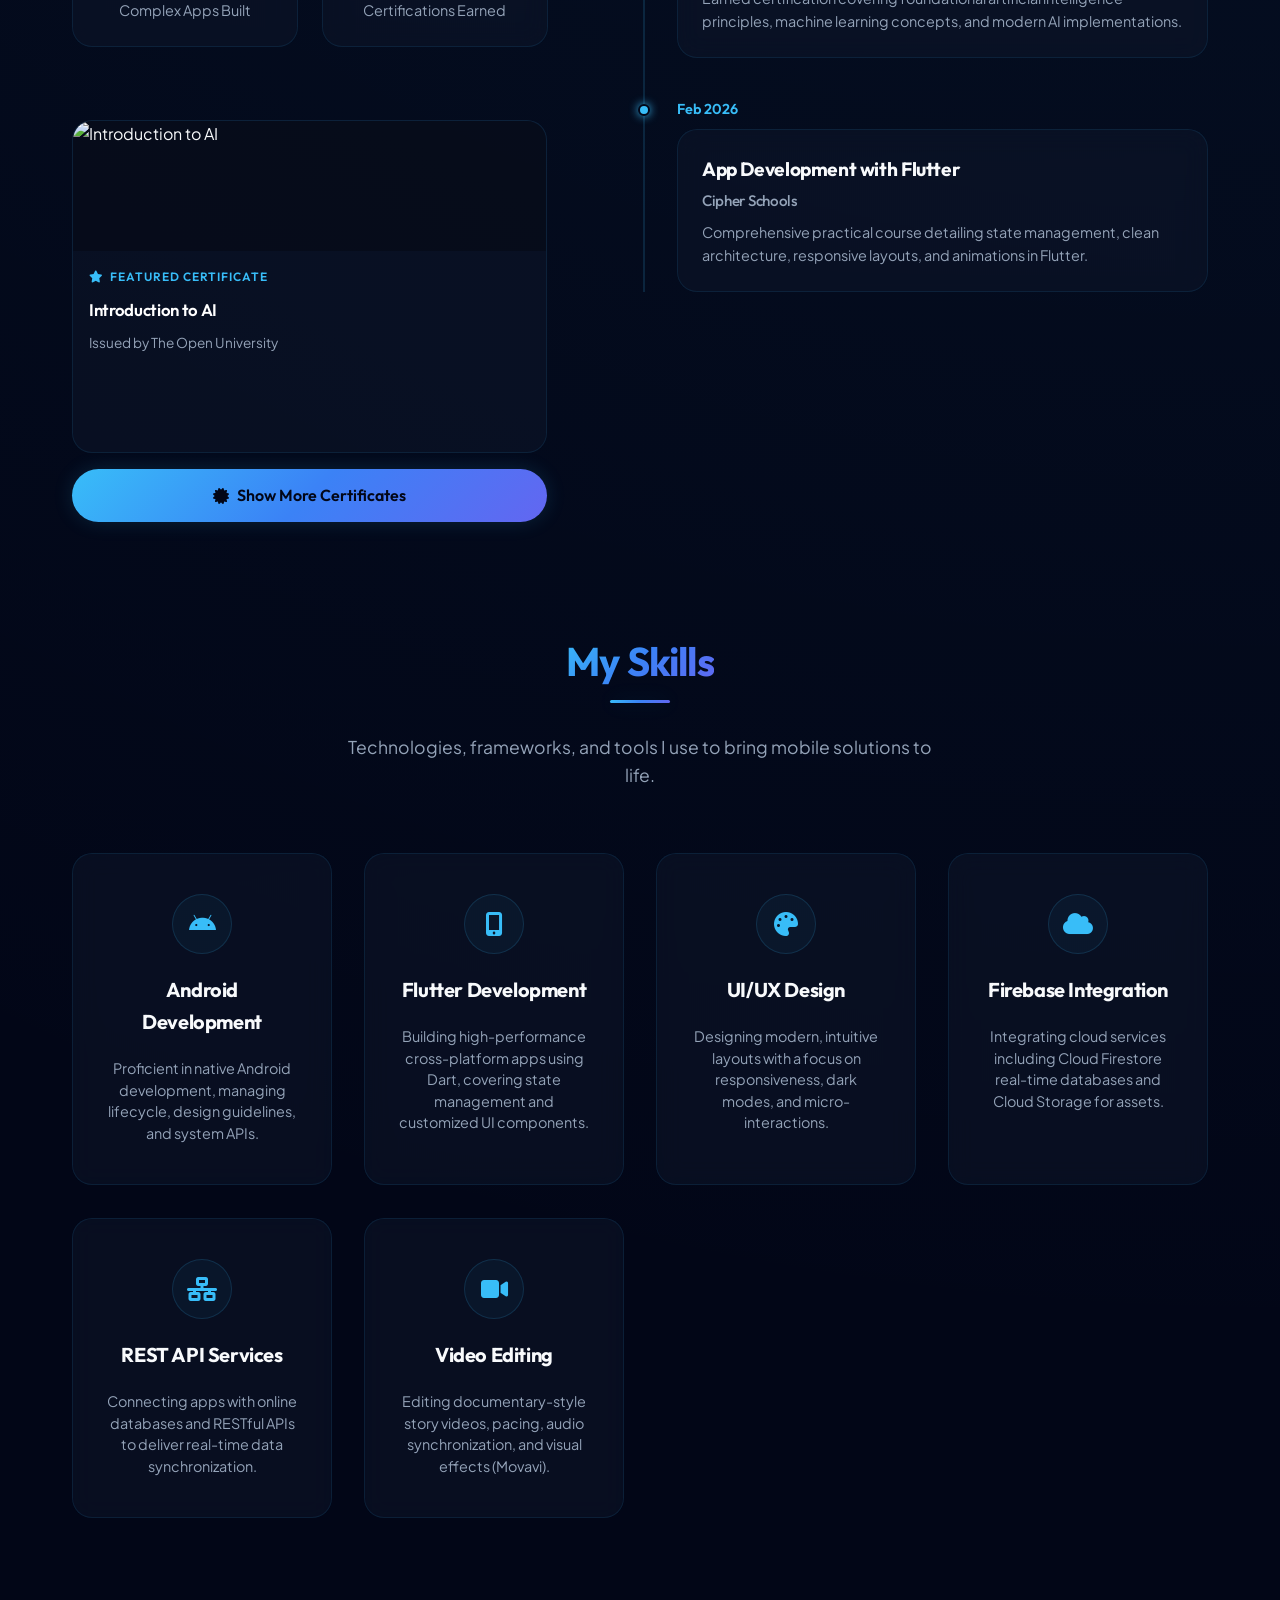
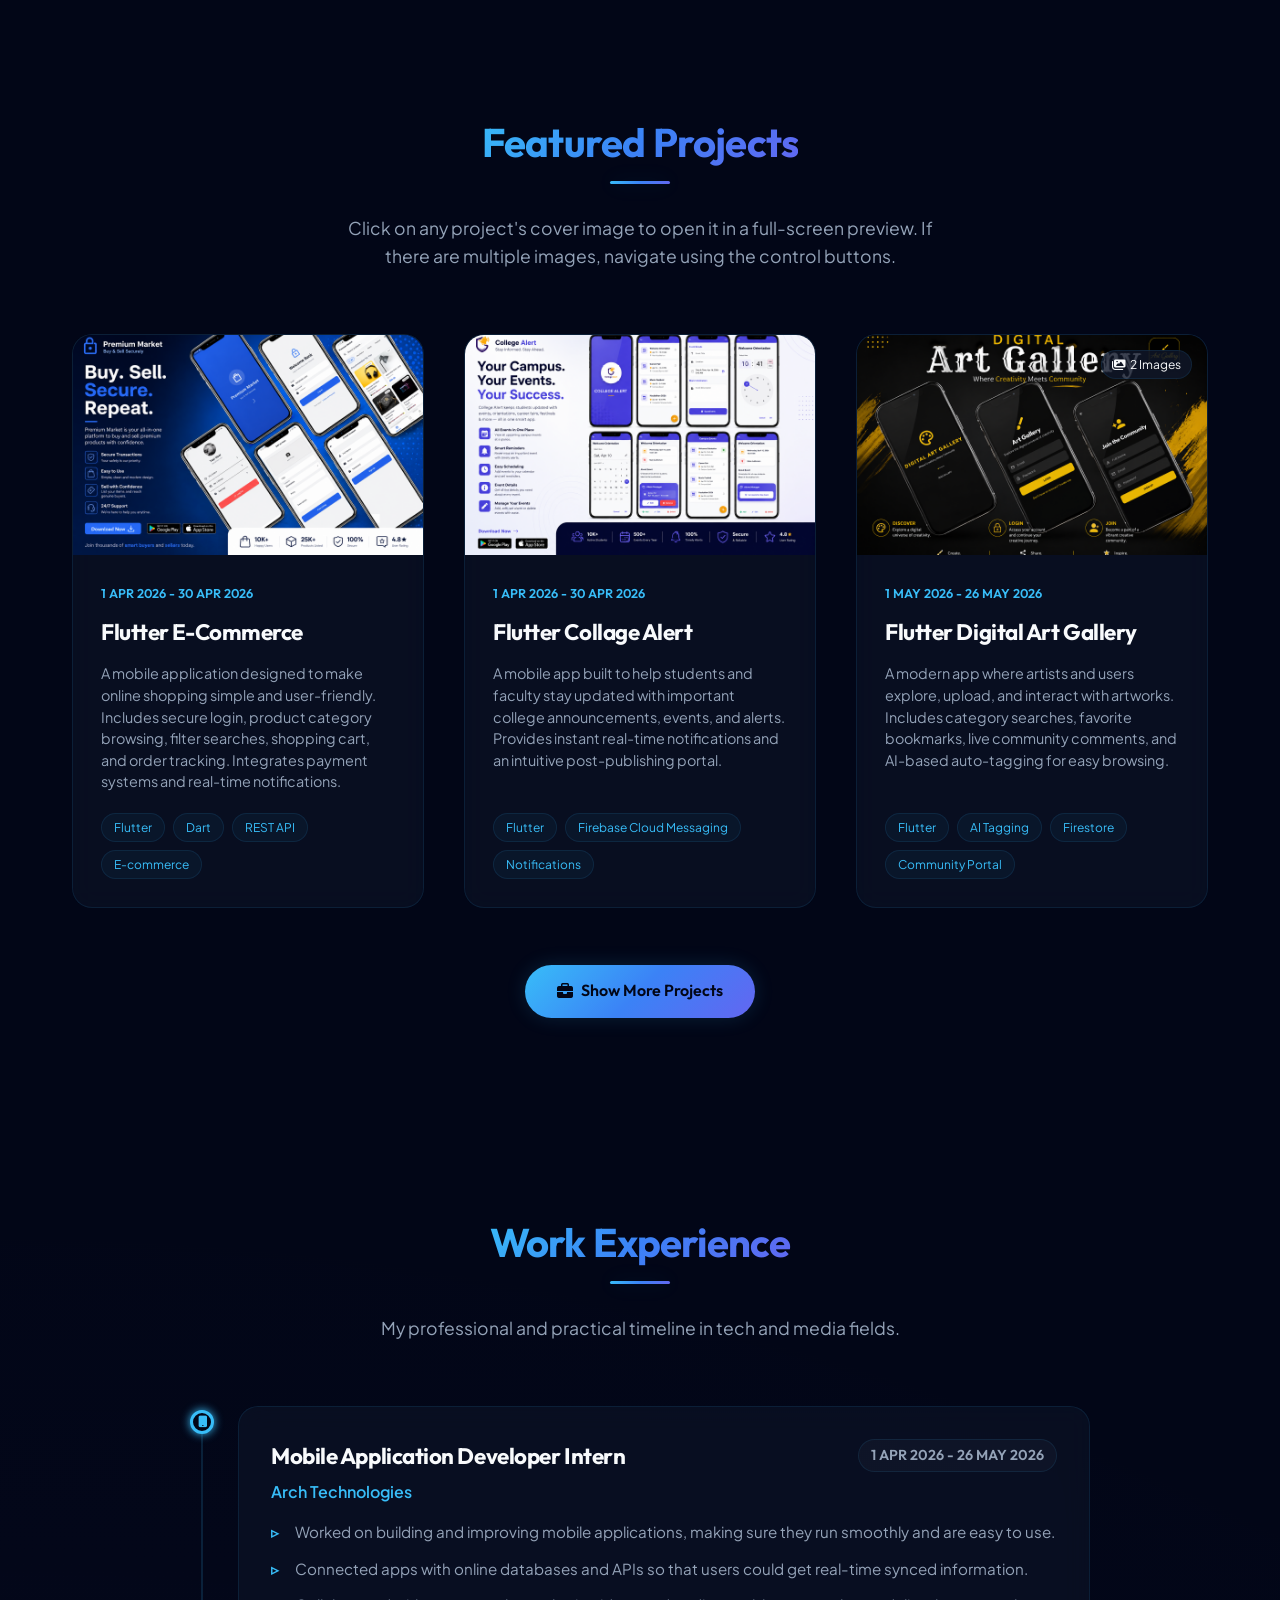
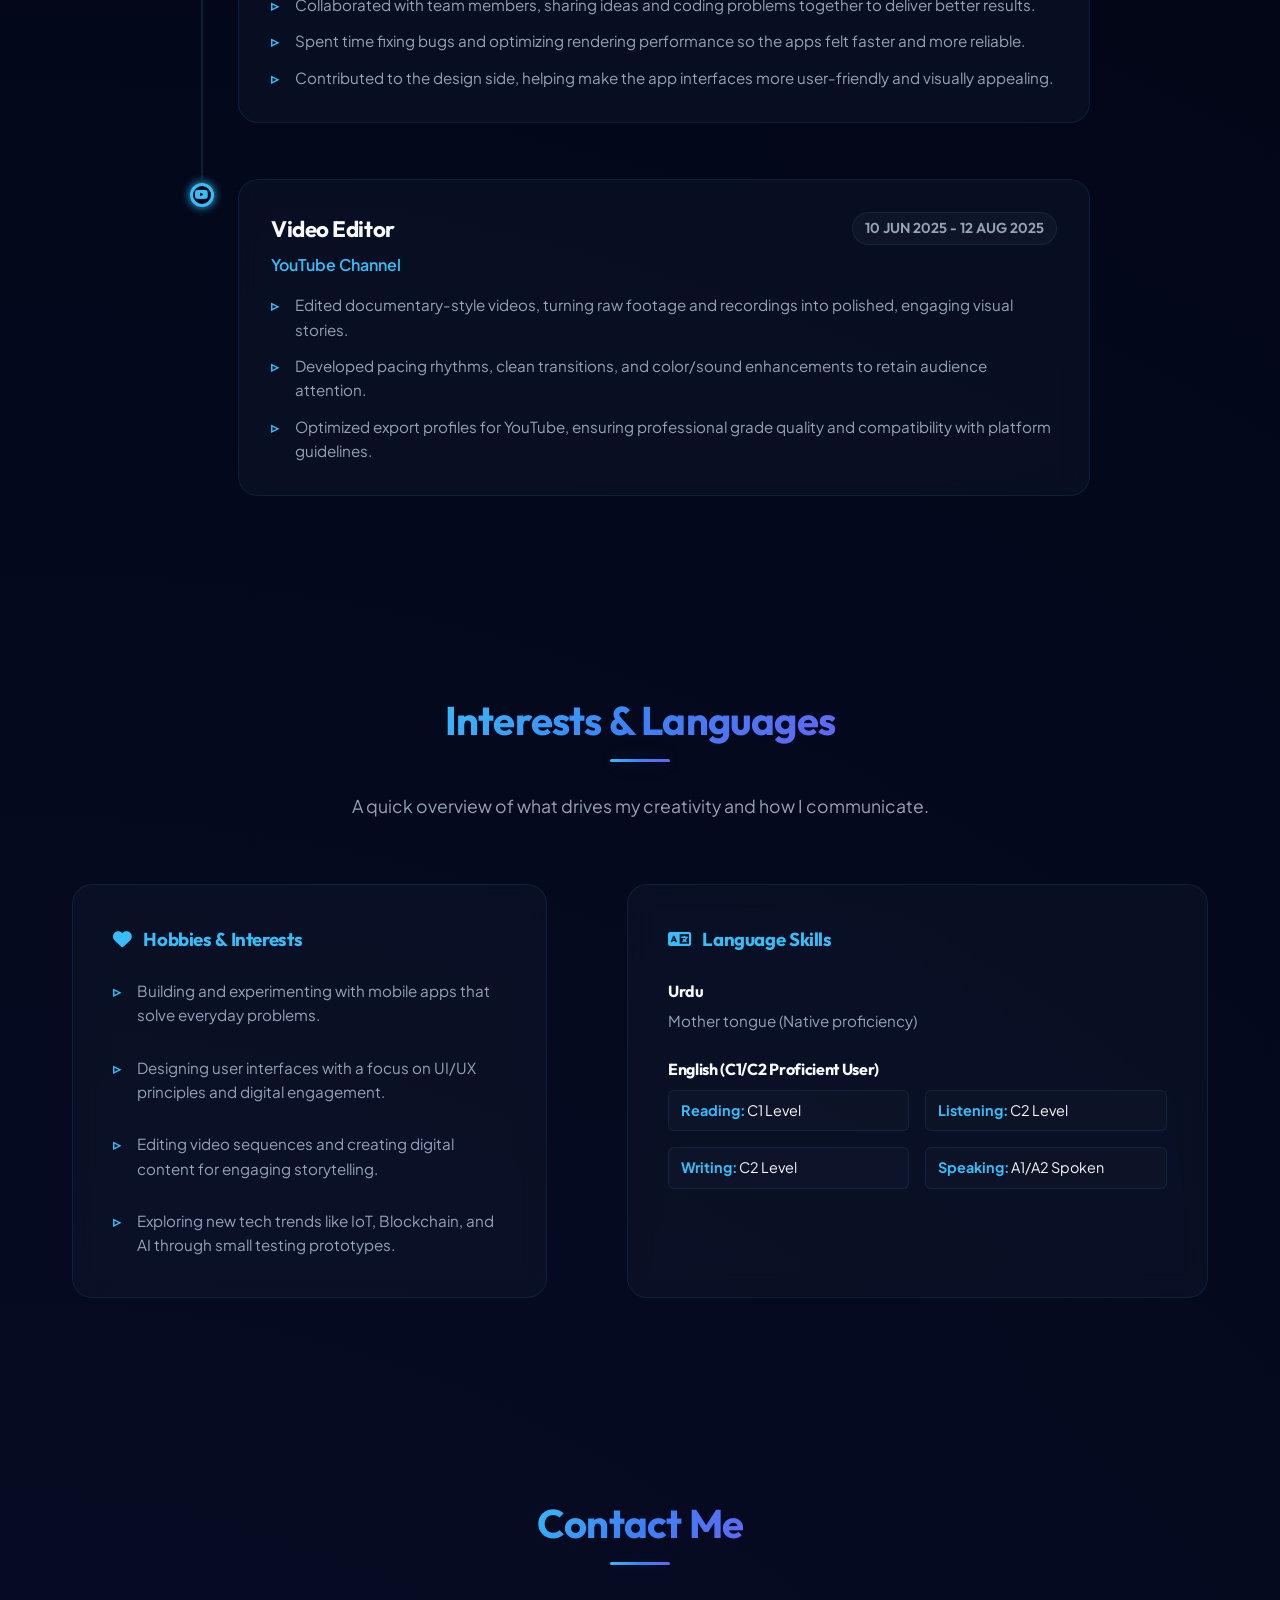
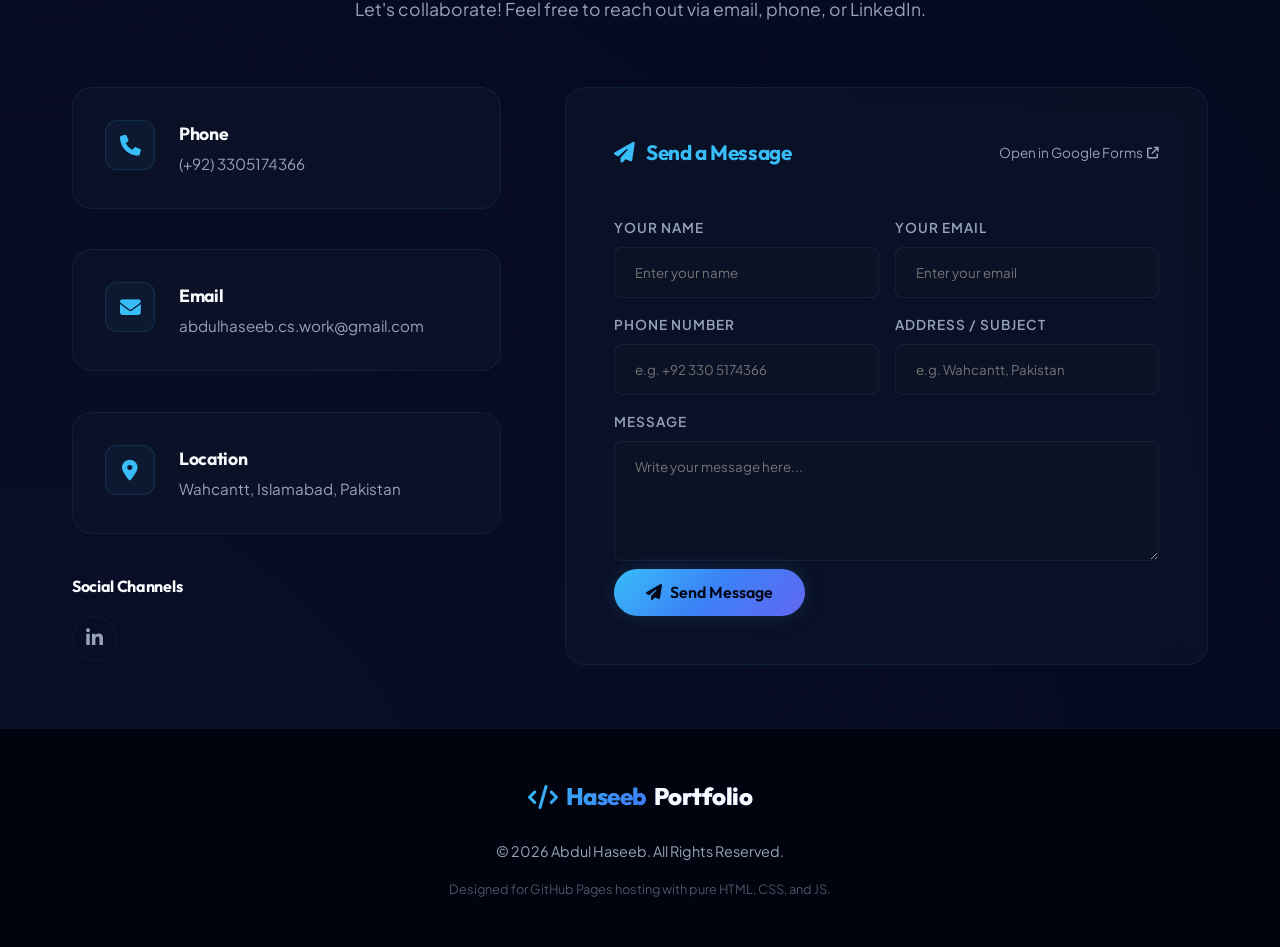
==== commit 54ccfeac: "Update index.html" ====
--- a/index.html
+++ b/index.html
@@ -155,11 +155,15 @@
               <span class="stat-num">4+</span>
               <p class="stat-label">Complex Apps Built</p>
             </div>
-            <div class="glass-card stat-item reveal-item">
-              <span class="stat-num">3+</span>
+            <div class="glass-card stat-item reveal-item" id="certificates-card" style="cursor:pointer;">
+              <span class="stat-num" id="cert-count">3+</span>
               <p class="stat-label">Certifications Earned</p>
-            </div>
-          </div>
+              <small style="color: var(--primary); display:block; margin-top:8px;">Click to View</small>
+            </div>
+          </div>
+
+          <!-- Featured Certificate Container -->
+          <div id="featured-certificate-container" class="reveal-item" style="margin-top: 2rem;"></div>
         </div>
         
         <div>
@@ -448,31 +452,61 @@
 
         <!-- Contact Form -->
         <div class="glass-card contact-form reveal-item reveal-delay-1">
-          <form id="portfolio-form" onsubmit="event.preventDefault(); alert('Message sent successfully! (Simulated contact submit)');">
-            <div class="form-group">
-              <label for="name">Your Name</label>
-              <input type="text" id="name" class="form-control" placeholder="Enter your name" required>
-            </div>
-            
-            <div class="form-group">
-              <label for="form-email">Your Email</label>
-              <input type="email" id="form-email" class="form-control" placeholder="Enter your email" required>
-            </div>
-
-            <div class="form-group">
-              <label for="subject">Subject</label>
-              <input type="text" id="subject" class="form-control" placeholder="Project collaboration, internship, etc." required>
+          <div class="contact-form-header" style="margin-bottom: 1.5rem; display: flex; justify-content: space-between; align-items: center; flex-wrap: wrap; gap: 0.5rem;">
+            <h3 style="color: var(--primary); margin: 0; font-size: 1.3rem;"><i class="fa-solid fa-paper-plane" style="margin-right: 0.5rem;"></i> Send a Message</h3>
+            <a href="https://docs.google.com/forms/d/e/1FAIpQLSfu4I7Qq9L1tViIGDm6NCTyIUR5VJyOx3H_PYCnPzOfSz0Qbw/viewform" target="_blank" class="direct-form-link" style="color: var(--text-muted); font-size: 0.85rem; text-decoration: none; display: inline-flex; align-items: center; gap: 0.25rem; transition: color 0.3s ease;">
+              <span>Open in Google Forms</span> <i class="fa-solid fa-arrow-up-right-from-square" style="font-size: 0.75rem;"></i>
+            </a>
+          </div>
+
+          <!-- Hidden Iframe to handle form submission without leaving page -->
+          <iframe name="hidden_iframe" id="hidden_iframe" style="display:none;"></iframe>
+
+          <form id="portfolio-form" action="https://docs.google.com/forms/d/e/1FAIpQLSfu4I7Qq9L1tViIGDm6NCTyIUR5VJyOx3H_PYCnPzOfSz0Qbw/formResponse" method="POST" target="hidden_iframe">
+            <div style="display: grid; grid-template-columns: 1fr 1fr; gap: 1rem; margin-bottom: 1rem;">
+              <div class="form-group" style="margin-bottom: 0;">
+                <label for="name">Your Name</label>
+                <input type="text" id="name" name="entry.2005620554" class="form-control" placeholder="Enter your name" required>
+              </div>
+              
+              <div class="form-group" style="margin-bottom: 0;">
+                <label for="form-email">Your Email</label>
+                <input type="email" id="form-email" name="entry.1045781291" class="form-control" placeholder="Enter your email" required>
+              </div>
+            </div>
+
+            <div style="display: grid; grid-template-columns: 1fr 1fr; gap: 1rem; margin-bottom: 1rem;">
+              <div class="form-group" style="margin-bottom: 0;">
+                <label for="form-phone">Phone Number</label>
+                <input type="tel" id="form-phone" name="entry.1166974658" class="form-control" placeholder="e.g. +92 330 5174366" required>
+              </div>
+
+              <div class="form-group" style="margin-bottom: 0;">
+                <label for="form-address">Address / Subject</label>
+                <input type="text" id="form-address" name="entry.1065046570" class="form-control" placeholder="e.g. Wahcantt, Pakistan" required>
+              </div>
             </div>
 
             <div class="form-group">
               <label for="message">Message</label>
-              <textarea id="message" class="form-control" placeholder="Write your message here..." required></textarea>
-            </div>
-
-            <button type="submit" class="btn btn-primary" style="margin-top: 1rem; border: none; align-self: flex-start;">
+              <textarea id="message" name="entry.839337160" class="form-control" placeholder="Write your message here..." style="min-height: 120px;" required></textarea>
+            </div>
+
+            <button type="submit" id="contact-submit-btn" class="btn btn-primary" style="margin-top: 0.5rem; border: none; align-self: flex-start;">
               <i class="fa-solid fa-paper-plane"></i> Send Message
             </button>
           </form>
+
+          <!-- Custom toast notification container -->
+          <div id="contact-toast" class="contact-toast" style="display: none;">
+            <div class="toast-content">
+              <i class="fa-solid fa-circle-check toast-icon"></i>
+              <div class="toast-message">
+                <strong>Message Sent!</strong>
+                <p>Thank you. Your message has been successfully recorded.</p>
+              </div>
+            </div>
+          </div>
         </div>
       </div>
     </div>
@@ -518,6 +552,127 @@
     </button>
   </div>
 
+
+  <script>
+    const defaultCertificates = [
+      {
+        title: "Introduction to AI",
+        issuer: "The Open University",
+        image: "https://placehold.co/800x600/071120/38bdf8?text=AI+Certificate"
+      },
+      {
+        title: "App Development with Flutter",
+        issuer: "Cipher Schools",
+        image: "https://placehold.co/800x600/071120/38bdf8?text=Flutter+Certificate"
+      },
+      {
+        title: "Android Development",
+        issuer: "Professional Training",
+        image: "https://placehold.co/800x600/071120/38bdf8?text=Android+Certificate"
+      }
+    ];
+
+    if(!localStorage.getItem('portfolio_certificates')){
+      localStorage.setItem('portfolio_certificates', JSON.stringify(defaultCertificates));
+    }
+
+    function renderCertificates(){
+      const certificates = JSON.parse(localStorage.getItem('portfolio_certificates')) || [];
+      const count = document.getElementById('cert-count');
+
+      if (count) {
+        count.textContent = certificates.length + '+';
+      }
+
+      // Render Featured Certificate exactly matching featured project card design
+      const featuredContainer = document.getElementById('featured-certificate-container');
+      if (featuredContainer) {
+        if (certificates.length > 0) {
+          const featuredCert = certificates[0];
+          featuredContainer.innerHTML = `
+            <div class="glass-card project-card reveal-item revealed" style="margin-top: 1rem; transition: transform var(--transition), box-shadow var(--transition);">
+              <div class="project-img-wrapper" style="height: 130px; overflow: hidden; background: rgba(0,0,0,0.25);">
+                <img src="${featuredCert.image}" alt="${featuredCert.title}" style="width: 100%; height: 100%; object-fit: contain;">
+                <div class="project-overlay" id="featured-cert-zoom-trigger" data-image="${featuredCert.image}" data-title="${featuredCert.title}" style="cursor: pointer;">
+                  <button class="project-zoom-btn" aria-label="Open Fullscreen Preview" style="width: 40px; height: 40px; font-size: 1rem;">
+                    <i class="fa-solid fa-expand"></i>
+                  </button>
+                  <span class="project-overlay-text" style="font-size: 0.75rem;">CLICK TO ZOOM</span>
+                </div>
+              </div>
+              <div class="project-info" style="padding: 1rem; gap: 0.4rem;">
+                <span class="project-date" style="display: flex; align-items: center; gap: 0.4rem; color: var(--primary); font-weight: 600; font-size: 0.75rem; text-transform: uppercase; letter-spacing: 1px;">
+                  <i class="fa-solid fa-star"></i> Featured Certificate
+                </span>
+                <h3 style="margin-top: 0.25rem; margin-bottom: 0.25rem; font-size: 1.05rem; font-weight: 600; color: white;">${featuredCert.title}</h3>
+                <p style="color: var(--text-muted); font-size: 0.85rem; line-height: 1.3; margin: 0;">Issued by ${featuredCert.issuer}</p>
+              </div>
+            </div>
+            <div style="margin-top: 1rem;">
+              <a href="certificates.html" class="btn btn-primary" style="width: 100%; display: flex; justify-content: center; align-items: center; gap: 0.5rem; text-decoration: none; box-sizing: border-box;">
+                <i class="fa-solid fa-certificate"></i> Show More Certificates
+              </a>
+            </div>
+          `;
+        } else {
+          featuredContainer.innerHTML = `
+            <div class="glass-card project-card reveal-item revealed" style="padding: 2rem; text-align: center; margin-top: 1rem;">
+              <i class="fa-solid fa-certificate" style="font-size: 2.5rem; color: var(--text-muted); margin-bottom: 1rem;"></i>
+              <h4 style="color: white; margin-bottom: 0.5rem;">No Certificates Uploaded</h4>
+              <p style="color: var(--text-muted); font-size: 0.9rem; line-height: 1.4;">Upload certifications from the Manager panel to display them here.</p>
+            </div>
+          `;
+        }
+      }
+    }
+
+    // Initial render
+    renderCertificates();
+
+    // Event Delegation on document.body for certificates actions
+    document.body.addEventListener('click', (e) => {
+      // 1. Click on certificates-card redirects to certificates.html with transition
+      if (e.target.closest('#certificates-card')) {
+        e.preventDefault();
+        document.body.classList.add('page-exit');
+        const overlay = document.querySelector('.page-transition-overlay');
+        if (overlay) overlay.classList.add('active');
+        setTimeout(() => { window.location.href = 'certificates.html'; }, 400);
+        return;
+      }
+
+      // 2. Click to zoom featured certificate in native lightbox
+      const featuredZoom = e.target.closest('#featured-cert-zoom-trigger');
+      if (featuredZoom) {
+        e.stopPropagation();
+        zoomCertificateInLightbox(featuredZoom.getAttribute('data-image'), featuredZoom.getAttribute('data-title'));
+        return;
+      }
+    });
+
+    function zoomCertificateInLightbox(imageSrc, imageTitle) {
+      const lightbox = document.getElementById('lightbox');
+      const lightboxImg = document.getElementById('lightbox-img');
+      const lightboxCaption = document.getElementById('lightbox-caption');
+      const lightboxCounter = document.getElementById('lightbox-counter');
+      const lightboxPrev = document.getElementById('lightbox-prev');
+      const lightboxNext = document.getElementById('lightbox-next');
+
+      if (lightbox && lightboxImg) {
+        lightboxImg.src = imageSrc;
+        lightboxImg.alt = imageTitle;
+        if (lightboxCaption) lightboxCaption.textContent = imageTitle;
+        if (lightboxCounter) lightboxCounter.textContent = "Certificate Viewer";
+        if (lightboxPrev) lightboxPrev.classList.add('hidden');
+        if (lightboxNext) lightboxNext.classList.add('hidden');
+
+        lightbox.classList.add('active');
+        document.body.style.overflow = 'hidden';
+      }
+    }
+  </script>
+
+
   <!-- Link Javascript -->
   <script src="script.js"></script>
 </body>
--- a/style.css
+++ b/style.css
@@ -1552,3 +1552,288 @@
     font-size: 1.5rem;
   }
 }
+
+/* ==========================================================================
+   PROJECTS PAGE & MODAL ADDITIONS
+   ========================================================================== */
+
+/* Projects More Button */
+.projects-more-container {
+  display: flex;
+  justify-content: center;
+  margin-top: 3.5rem;
+  width: 100%;
+}
+
+/* Modal Overlay and Window */
+.modal-overlay {
+  position: fixed;
+  top: 0;
+  left: 0;
+  width: 100vw;
+  height: 100vh;
+  background: rgba(2, 6, 23, 0.85);
+  backdrop-filter: blur(12px);
+  -webkit-backdrop-filter: blur(12px);
+  display: flex;
+  justify-content: center;
+  align-items: center;
+  z-index: 1000;
+  opacity: 0;
+  pointer-events: none;
+  transition: opacity 0.3s cubic-bezier(0.4, 0, 0.2, 1);
+}
+
+.modal-overlay.active {
+  opacity: 1;
+  pointer-events: auto;
+}
+
+.modal-content {
+  width: 90%;
+  max-width: 650px;
+  max-height: 90vh;
+  overflow-y: auto;
+  padding: 2.5rem;
+  box-shadow: 0 10px 40px rgba(0, 0, 0, 0.5), var(--shadow-neon);
+  transform: translateY(30px);
+  transition: transform 0.4s cubic-bezier(0.34, 1.56, 0.64, 1);
+}
+
+.modal-overlay.active .modal-content {
+  transform: translateY(0);
+}
+
+.modal-header {
+  display: flex;
+  justify-content: space-between;
+  align-items: center;
+  margin-bottom: 2rem;
+  border-bottom: 1px solid var(--border-color);
+  padding-bottom: 1rem;
+}
+
+.modal-header h3 {
+  font-size: 1.6rem;
+  color: var(--text-main);
+}
+
+.modal-close {
+  background: none;
+  border: none;
+  font-size: 1.5rem;
+  color: var(--text-muted);
+  cursor: pointer;
+  transition: var(--transition);
+}
+
+.modal-close:hover {
+  color: #f43f5e;
+}
+
+/* Modal Form styling */
+.form-grid {
+  display: grid;
+  grid-template-columns: 1fr 1fr;
+  gap: 1.5rem;
+}
+
+@media (max-width: 600px) {
+  .form-grid {
+    grid-template-columns: 1fr;
+    gap: 0;
+  }
+}
+
+.image-input-options {
+  display: grid;
+  grid-template-columns: 1fr 1fr;
+  gap: 1rem;
+  margin-bottom: 0.5rem;
+}
+
+@media (max-width: 480px) {
+  .image-input-options {
+    grid-template-columns: 1fr;
+  }
+}
+
+.image-option-card {
+  border: 1px dashed rgba(56, 189, 248, 0.3);
+  border-radius: 8px;
+  background: rgba(15, 23, 42, 0.2);
+  transition: var(--transition);
+  display: flex;
+  flex-direction: column;
+  justify-content: center;
+  align-items: center;
+  padding: 1.25rem;
+  cursor: pointer;
+  text-align: center;
+}
+
+.image-option-card:hover {
+  border-color: var(--primary);
+  background: rgba(56, 189, 248, 0.05);
+}
+
+.file-upload-label {
+  display: flex;
+  flex-direction: column;
+  align-items: center;
+  cursor: pointer;
+  width: 100%;
+}
+
+.file-upload-label span {
+  font-size: 0.85rem;
+  font-weight: 500;
+  color: var(--text-muted);
+  margin-top: 0.25rem;
+}
+
+.image-preview-container {
+  position: relative;
+  text-align: center;
+  background: rgba(2, 6, 23, 0.5);
+  border: 1px solid var(--border-color);
+  border-radius: 8px;
+  padding: 1rem;
+  margin-top: 0.5rem;
+}
+
+.form-help-text {
+  color: var(--text-muted);
+  font-size: 0.75rem;
+  display: block;
+  margin-top: 0.25rem;
+}
+
+/* Custom styles for projects header */
+.projects-header-container h1 {
+  background: var(--gradient-main);
+  -webkit-background-clip: text;
+  -webkit-text-fill-color: transparent;
+}
+
+/* ==========================================================================
+   SCROLL REVEAL & PROJECT EDIT/DELETE STYLES
+   ========================================================================== */
+
+/* Reveal Animations */
+.reveal-item {
+  opacity: 0;
+  transform: translateY(30px);
+  transition: opacity 0.8s cubic-bezier(0.25, 1, 0.5, 1), transform 0.8s cubic-bezier(0.25, 1, 0.5, 1);
+  will-change: transform, opacity;
+}
+
+.reveal-item.revealed {
+  opacity: 1;
+  transform: translateY(0);
+}
+
+.reveal-delay-1 { transition-delay: 0.1s; }
+.reveal-delay-2 { transition-delay: 0.2s; }
+.reveal-delay-3 { transition-delay: 0.3s; }
+.reveal-delay-4 { transition-delay: 0.4s; }
+
+/* Ensure card is relative for absolute positioning of actions */
+.project-card {
+  position: relative;
+}
+
+/* Project Actions (Edit & Delete Buttons) overlay */
+.project-actions {
+  position: absolute;
+  top: 15px;
+  left: 15px;
+  display: flex;
+  gap: 0.5rem;
+  z-index: 10;
+  opacity: 0;
+  transition: var(--transition);
+}
+
+/* Show actions on card hover */
+.project-card:hover .project-actions {
+  opacity: 1;
+}
+
+/* Action button design */
+.action-btn {
+  width: 34px;
+  height: 34px;
+  border-radius: 50%;
+  border: 1px solid var(--border-color);
+  background: rgba(15, 23, 42, 0.85);
+  backdrop-filter: blur(8px);
+  -webkit-backdrop-filter: blur(8px);
+  display: flex;
+  align-items: center;
+  justify-content: center;
+  font-size: 0.9rem;
+  cursor: pointer;
+  transition: var(--transition);
+}
+
+.action-btn-edit {
+  color: var(--primary);
+}
+
+.action-btn-edit:hover {
+  background: var(--primary);
+  color: var(--bg-main);
+  border-color: transparent;
+  box-shadow: var(--shadow-neon);
+  transform: scale(1.1);
+}
+
+.action-btn-delete {
+  color: #f43f5e;
+}
+
+.action-btn-delete:hover {
+  background: #f43f5e;
+  color: var(--text-main);
+  border-color: transparent;
+  box-shadow: 0 0 15px rgba(244, 63, 94, 0.4);
+  transform: scale(1.1);
+}
+
+/* Ensure controls are visible by default on mobile since hover isn't supported */
+@media (max-width: 900px) {
+  .project-actions {
+    opacity: 1;
+  }
+}
+
+/* ===========================================================================
+   PAGE TRANSITION OVERLAY AND EXIT ANIMATION
+   =========================================================================== */
+
+/* Fullscreen overlay that fades in during navigation */
+.page-transition-overlay {
+  position: fixed;
+  inset: 0;
+  background: var(--gradient-main);
+  opacity: 0;
+  pointer-events: none;
+  transition: opacity 0.4s ease;
+  z-index: 9999;
+}
+
+.page-transition-overlay.active {
+  opacity: 1;
+  pointer-events: auto;
+}
+
+/* Fade-out animation for the current page before navigation */
+.page-exit {
+  animation: pageFadeOut 0.4s forwards;
+}
+
+@keyframes pageFadeOut {
+  from { opacity: 1; }
+  to { opacity: 0; }
+}
